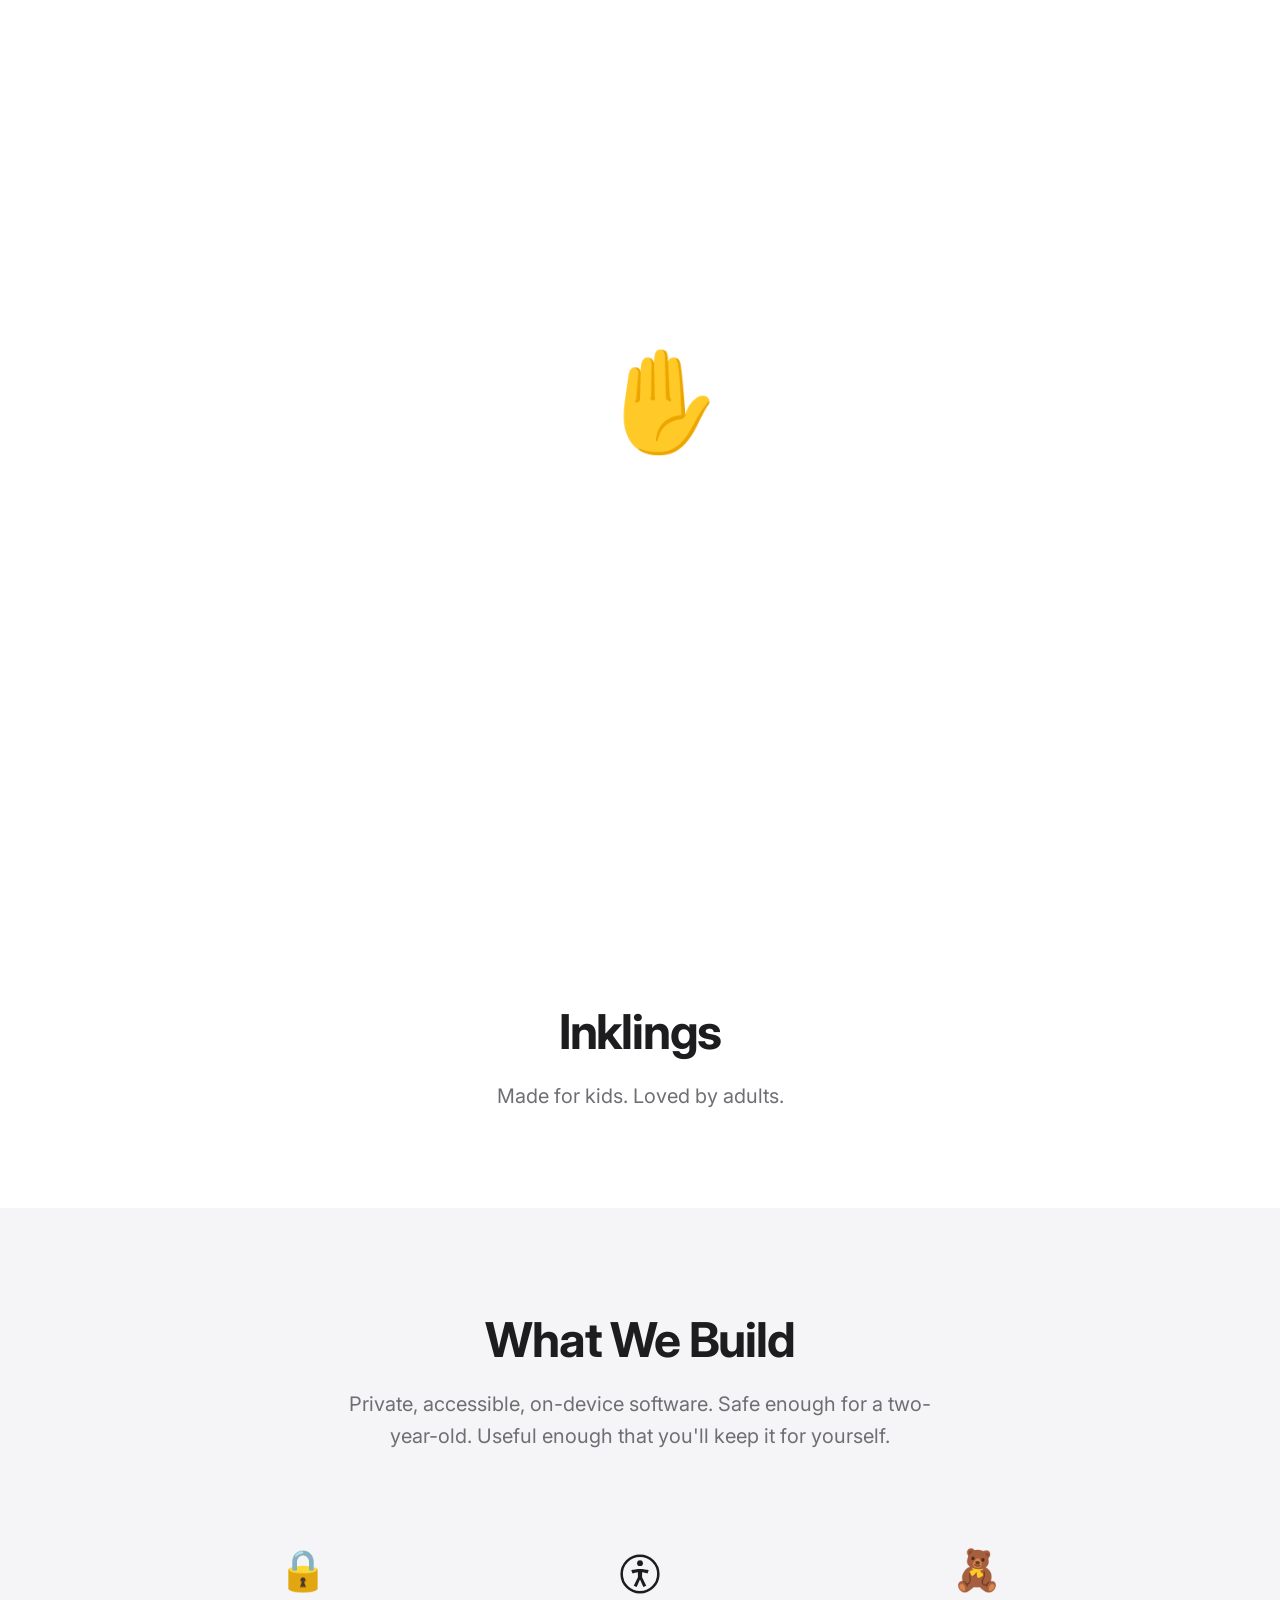
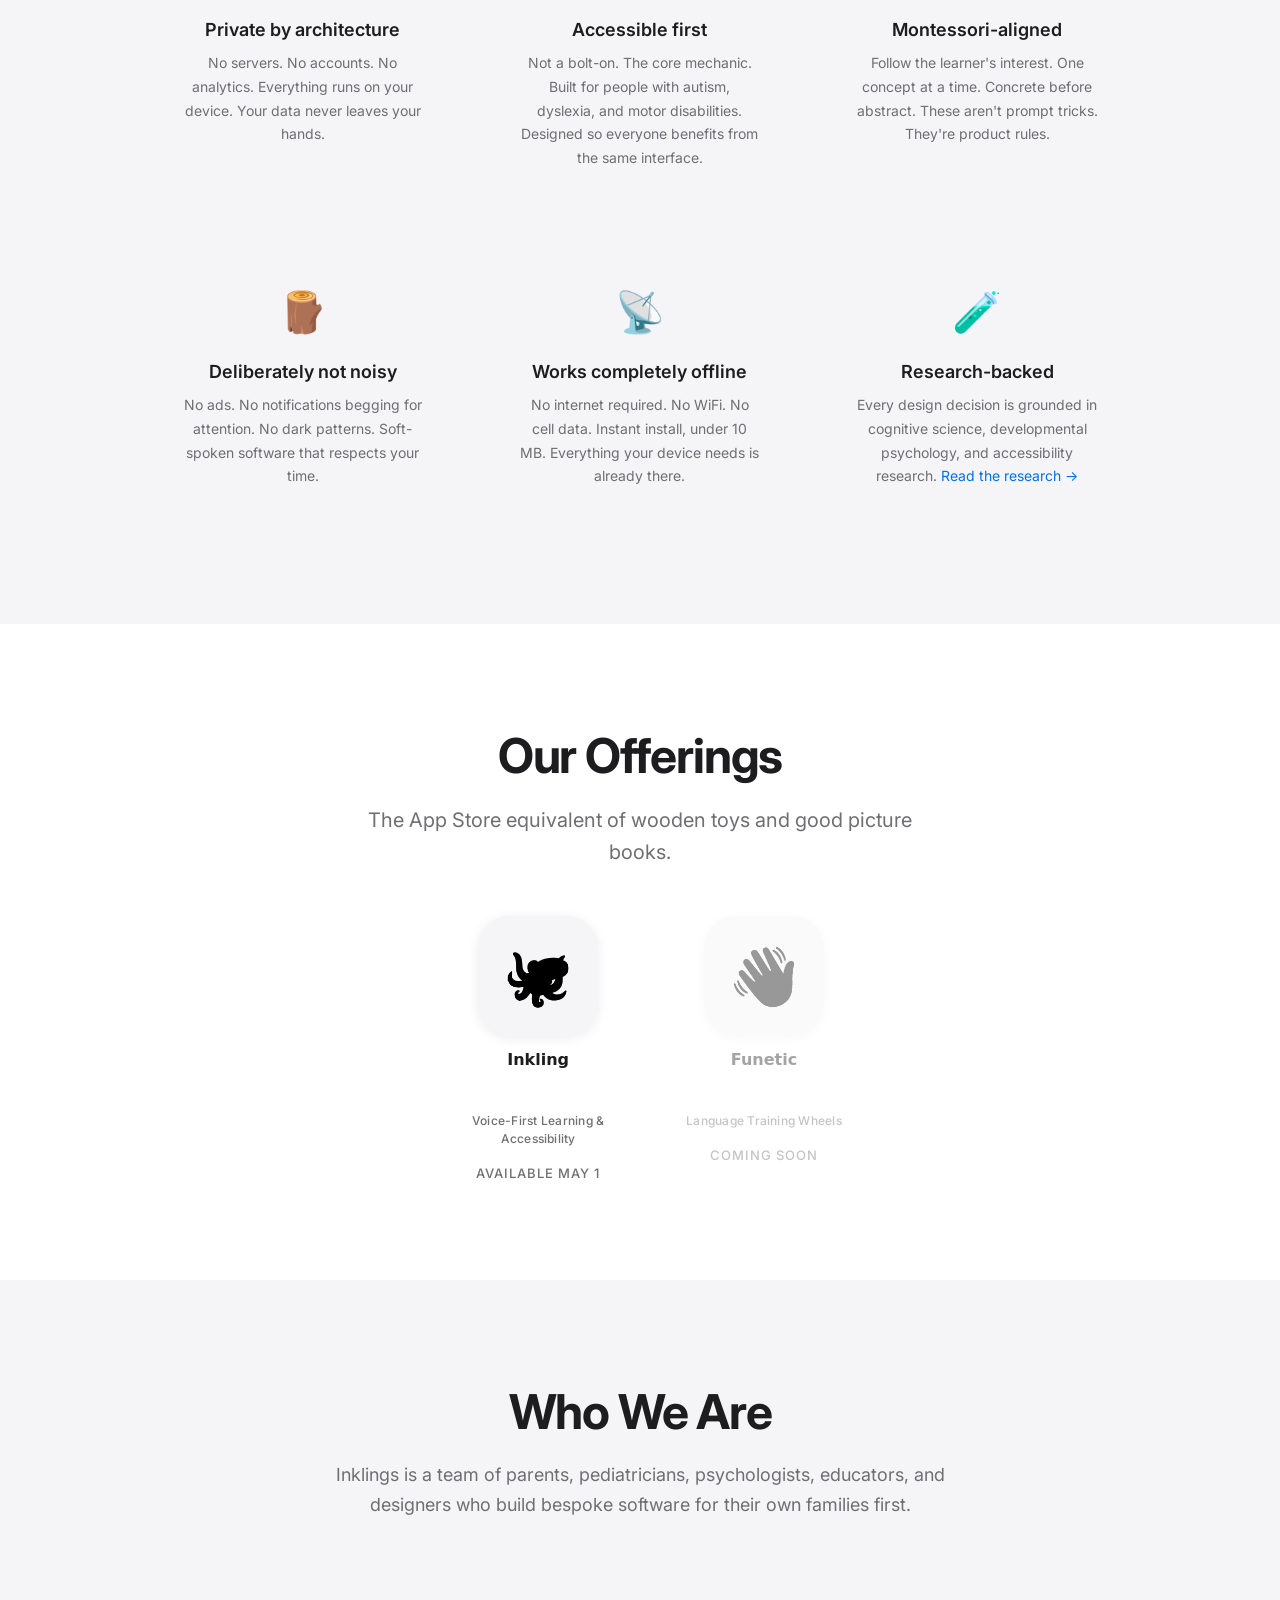
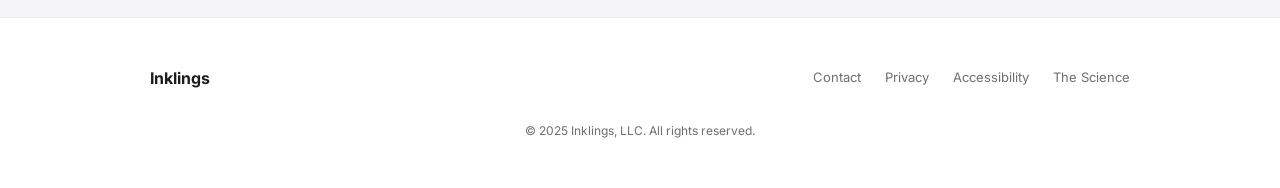
==== index.html @ 76571603 "Inklings site + Inkling app page Company landing at root with iOS-style product cards, monochrome em" ====
<!DOCTYPE html>
<html lang="en">
<head>
  <meta charset="UTF-8">
  <meta name="viewport" content="width=device-width, initial-scale=1.0">
  <title>Inklings</title>
  <link rel="icon" href="data:image/svg+xml,<svg xmlns='http://www.w3.org/2000/svg' viewBox='0 0 100 100'><text y='.9em' font-size='90'>✋</text></svg>">
  <meta name="description" content="Made for kids. Loved by adults. Private, accessible, on-device software from Inklings.">
  <meta name="theme-color" content="#ffffff" media="(prefers-color-scheme: light)">
  <meta name="theme-color" content="#000000" media="(prefers-color-scheme: dark)">
  <meta property="og:title" content="Inklings">
  <meta property="og:description" content="Made for kids. Loved by adults. Private, accessible, on-device software from Inklings.">
  <meta property="og:type" content="website">
  <meta property="og:url" content="https://inkling.ink">
  <meta property="og:site_name" content="Inklings">
  <meta name="twitter:card" content="summary">
  <meta name="twitter:title" content="Inklings">
  <meta name="twitter:description" content="Made for kids. Loved by adults. Private, accessible, on-device software from Inklings.">
  <link rel="preconnect" href="https://fonts.googleapis.com">
  <link rel="preconnect" href="https://fonts.gstatic.com" crossorigin>
  <link href="https://fonts.googleapis.com/css2?family=Inter:wght@300;400;500;600;700&display=swap" rel="stylesheet">
  <style>
    *, *::before, *::after {
      margin: 0;
      padding: 0;
      box-sizing: border-box;
    }

    :root {
      --font: 'Inter', -apple-system, BlinkMacSystemFont, 'Segoe UI', system-ui, sans-serif;
      --font-rounded: ui-rounded, 'SF Pro Rounded', -apple-system, BlinkMacSystemFont, system-ui, sans-serif;
      --color-text: #1d1d1f;
      --color-text-secondary: #6e6e73;
      --color-bg: #ffffff;
      --color-bg-light: #f5f5f7;
      --color-accent: #0071e3;
      --color-accent-hover: #0077ed;
      --color-border: #d2d2d7;
      --max-width: 980px;
    }

    html {
      scroll-behavior: smooth;
      -webkit-text-size-adjust: 100%;
      font: -apple-system-body;
      font-family: var(--font);
    }

    body {
      font-family: var(--font);
      color: var(--color-text);
      background: var(--color-bg);
      line-height: 1.5;
      -webkit-font-smoothing: antialiased;
      -moz-osx-font-smoothing: grayscale;
    }

    a {
      color: inherit;
      text-decoration: none;
    }

    /* ===== Hero ===== */

    .hero {
      min-height: 100vh;
      min-height: 100dvh;
      display: flex;
      align-items: center;
      justify-content: center;
      text-align: center;
      padding: 4rem 1.5rem;
    }

    .hero-inner {
      max-width: 720px;
      display: flex;
      flex-direction: column;
      align-items: center;
    }

    /* ----- Wave Hello ----- */

    .wave-hello {
      display: flex;
      flex-direction: column;
      align-items: center;
      gap: 2rem;
      user-select: none;
      margin-bottom: 3rem;
    }

    .wave-hand {
      font-size: clamp(4rem, 12vw, 6rem);
      line-height: 1;
      transform-origin: 50% 90%;
      translate: 0.25em 0;
      animation: wave-cycle 45s ease-in-out infinite;
    }

    .wave-hand::after {
      content: '';
      display: inline-block;
    }

    /* Smooth, gentle wave — ✋ sits tilted at -30deg, waves arc from there */
    @keyframes wave-cycle {
      /* Wave 1 — gentle double */
      0%      { transform: rotate(-30deg); }
      1%      { transform: rotate(-50deg); }
      2.2%    { transform: rotate(-30deg); }
      3.2%    { transform: rotate(-44deg); }
      4.2%    { transform: rotate(-30deg); }

      11.1%   { transform: rotate(-30deg); }

      /* Wave 2 — single soft nod */
      11.11%  { transform: rotate(-30deg); }
      12.2%   { transform: rotate(-46deg); }
      13.3%   { transform: rotate(-30deg); }

      22.21%  { transform: rotate(-30deg); }

      /* Wave 3 — slow, wide double */
      22.22%  { transform: rotate(-30deg); }
      23.5%   { transform: rotate(-52deg); }
      24.8%   { transform: rotate(-34deg); }
      25.8%   { transform: rotate(-46deg); }
      27%     { transform: rotate(-30deg); }

      33.32%  { transform: rotate(-30deg); }

      /* Wave 4 — single elegant */
      33.33%  { transform: rotate(-30deg); }
      34.5%   { transform: rotate(-48deg); }
      35.7%   { transform: rotate(-30deg); }

      44.43%  { transform: rotate(-30deg); }

      /* Wave 5 — gentle triple */
      44.44%  { transform: rotate(-30deg); }
      45.2%   { transform: rotate(-48deg); }
      46%     { transform: rotate(-34deg); }
      46.6%   { transform: rotate(-44deg); }
      47.2%   { transform: rotate(-32deg); }
      47.8%   { transform: rotate(-38deg); }
      48.5%   { transform: rotate(-30deg); }

      55.55%  { transform: rotate(-30deg); }

      /* Wave 6 — slow, wide single */
      55.56%  { transform: rotate(-30deg); }
      57%     { transform: rotate(-54deg); }
      58.5%   { transform: rotate(-30deg); }

      66.66%  { transform: rotate(-30deg); }

      /* Wave 7 — quick little flick */
      66.67%  { transform: rotate(-30deg); }
      67.5%   { transform: rotate(-42deg); }
      68.2%   { transform: rotate(-30deg); }

      77.77%  { transform: rotate(-30deg); }

      /* Wave 8 — double, warm */
      77.78%  { transform: rotate(-30deg); }
      78.8%   { transform: rotate(-50deg); }
      79.8%   { transform: rotate(-34deg); }
      80.6%   { transform: rotate(-44deg); }
      81.5%   { transform: rotate(-30deg); }

      88.88%  { transform: rotate(-30deg); }

      /* Wave 9 — gentle farewell */
      88.89%  { transform: rotate(-30deg); }
      89.8%   { transform: rotate(-46deg); }
      90.6%   { transform: rotate(-32deg); }
      91.4%   { transform: rotate(-40deg); }
      92.2%   { transform: rotate(-30deg); }

      100%    { transform: rotate(-30deg); }
    }

    .wave-greetings {
      position: relative;
      min-height: 1.3em;
      display: flex;
      align-items: center;
      justify-content: center;
      min-width: 5ch;
    }

    .wave-greeting {
      position: absolute;
      white-space: nowrap;
      font-family: var(--font-rounded);
      font-size: clamp(2rem, 6vw, 3.5rem);
      font-weight: 700;
      letter-spacing: -0.02em;
      color: var(--color-text);
      opacity: 0;
      transform: translateY(0.35em);
      animation: greeting-show 45s ease infinite;
      animation-delay: calc(-45s + var(--i) * 5s);
    }

    @keyframes greeting-show {
      0%      { opacity: 0; transform: translateY(0.35em); }
      1.5%    { opacity: 1; transform: translateY(0); }
      9.5%    { opacity: 1; transform: translateY(0); }
      11%     { opacity: 0; transform: translateY(-0.2em); }
      11.11%  { opacity: 0; transform: translateY(0.35em); }
      100%    { opacity: 0; transform: translateY(0.35em); }
    }

    /* ----- Hero Text ----- */

    .hero-name {
      font-size: clamp(3rem, 8vw, 5rem);
      font-weight: 700;
      letter-spacing: -0.04em;
      line-height: 1.05;
      margin-bottom: 1rem;
    }

    .hero-tagline {
      font-size: clamp(1.125rem, 2.5vw, 1.5rem);
      font-weight: 400;
      color: var(--color-text-secondary);
      line-height: 1.5;
    }

    /* ===== Section ===== */

    .section {
      padding: 6rem 1.5rem;
    }

    .section-inner {
      max-width: var(--max-width);
      margin: 0 auto;
    }

    .section-title {
      font-size: clamp(1.75rem, 5vw, 3rem);
      font-weight: 700;
      letter-spacing: -0.025em;
      text-align: center;
      margin-bottom: 0.75rem;
    }

    .section-subtitle {
      font-size: clamp(1rem, 2vw, 1.25rem);
      color: var(--color-text-secondary);
      text-align: center;
      max-width: 600px;
      margin: 0 auto 3rem;
      line-height: 1.6;
    }

    .section-light {
      background: var(--color-bg-light);
    }

    .section-dark {
      background: #1d1d1f;
      color: #f5f5f7;
    }

    .section-dark .section-subtitle {
      color: #a1a1a6;
    }

    /* ===== Values ===== */

    .values-grid {
      display: grid;
      grid-template-columns: repeat(auto-fit, minmax(280px, 1fr));
      gap: 2rem;
    }

    .value-card {
      text-align: center;
      padding: 2.5rem 2rem;
    }

    .value-icon {
      font-size: 2.5rem;
      display: block;
      margin-bottom: 1rem;
    }

    .value-card h3 {
      font-size: 1.125rem;
      font-weight: 600;
      margin-bottom: 0.5rem;
    }

    .value-card p {
      font-size: 0.875rem;
      color: var(--color-text-secondary);
      line-height: 1.7;
    }

    /* ===== Quote ===== */

    .quote {
      font-size: clamp(1.25rem, 3vw, 1.75rem);
      font-weight: 500;
      text-align: center;
      max-width: 700px;
      margin: 0 auto;
      line-height: 1.5;
      letter-spacing: -0.01em;
      color: #f5f5f7;
    }

    .quote-link {
      display: block;
      text-align: center;
      margin-top: 1.5rem;
      font-size: 0.9375rem;
    }

    .quote-link a {
      color: #2997ff;
      transition: color 0.2s ease;
    }

    .quote-link a:hover {
      color: #64b5f6;
    }

    /* ===== Products ===== */

    .products-grid {
      display: flex;
      justify-content: center;
      gap: 3rem;
      flex-wrap: wrap;
    }

    .product-card {
      display: flex;
      flex-direction: column;
      align-items: center;
      text-align: center;
      max-width: 200px;
      transition: transform 0.3s ease;
    }

    .product-card:hover {
      transform: translateY(-2px);
    }

    .product-icon {
      width: 120px;
      height: 120px;
      border-radius: 26.5%;
      background: var(--color-bg-light);
      display: flex;
      align-items: center;
      justify-content: center;
      font-size: 3.5rem;
      margin-bottom: 0.75rem;
      box-shadow: 0 2px 12px rgba(0, 0, 0, 0.08);
    }

    .product-card h3 {
      font-family: var(--font-rounded);
      font-size: 1rem;
      font-weight: 600;
      margin-bottom: 2.5rem;
    }

    .product-icon-mono {
      filter: brightness(0);
    }

    .product-card .product-type {
      font-size: 0.75rem;
      font-weight: 500;
      color: var(--color-text-secondary);
      letter-spacing: 0.02em;
      margin-bottom: 0.5rem;
    }

    .product-card p {
      font-size: 0.8125rem;
      color: var(--color-text-secondary);
      line-height: 1.5;
    }

    .product-coming-soon {
      font-size: 0.6875rem;
      font-weight: 500;
      text-transform: uppercase;
      letter-spacing: 0.08em;
      color: var(--color-text-secondary);
      margin-top: 0.5rem;
    }

    .product-card.dimmed {
      opacity: 0.4;
    }

    .product-card.dimmed:hover {
      opacity: 0.55;
    }

    /* ===== About ===== */

    .about-text {
      max-width: 640px;
      margin: 0 auto;
      text-align: center;
    }

    .about-text p {
      font-size: clamp(1rem, 2vw, 1.125rem);
      color: var(--color-text-secondary);
      line-height: 1.7;
      margin-bottom: 1rem;
    }

    .about-text p:last-child {
      margin-bottom: 0;
    }

    .inline-link {
      color: var(--color-accent);
      transition: color 0.2s ease;
    }

    .inline-link:hover {
      color: var(--color-accent-hover);
    }

    /* ===== Footer ===== */

    .footer {
      border-top: 1px solid rgba(0, 0, 0, 0.08);
      padding: 3rem 1.5rem;
    }

    .footer-inner {
      max-width: var(--max-width);
      margin: 0 auto;
      display: flex;
      flex-wrap: wrap;
      align-items: center;
      justify-content: space-between;
      gap: 1rem;
    }

    .footer-logo {
      font-size: 1rem;
      font-weight: 700;
    }

    .footer-links {
      display: flex;
      gap: 1.5rem;
    }

    .footer-link {
      font-size: 0.8125rem;
      color: var(--color-text-secondary);
      transition: color 0.2s ease;
    }

    .footer-link:hover {
      color: var(--color-accent);
    }

    .footer-copy {
      width: 100%;
      font-size: 0.75rem;
      color: var(--color-text-secondary);
      text-align: center;
      margin-top: 1rem;
    }

    /* ===== Dark Mode ===== */

    @media (prefers-color-scheme: dark) {
      :root {
        --color-text: #f5f5f7;
        --color-text-secondary: #a1a1a6;
        --color-bg: #000000;
        --color-bg-light: #1c1c1e;
        --color-accent: #2997ff;
        --color-accent-hover: #64b5f6;
        --color-border: #38383a;
      }

      .section-dark {
        background: #000000;
      }

      .section-light {
        background: #1c1c1e;
      }

      .product-icon {
        box-shadow: 0 2px 12px rgba(0, 0, 0, 0.3);
      }

      .product-icon-mono {
        filter: brightness(0) invert(1);
      }

      .footer {
        border-top-color: rgba(255, 255, 255, 0.08);
      }
    }

    /* ===== Responsive ===== */

    @media (max-width: 768px) {
      .values-grid {
        grid-template-columns: 1fr;
      }

      .products-grid {
        grid-template-columns: 1fr;
      }

      .footer-inner {
        flex-direction: column;
        text-align: center;
      }
    }

    /* ===== Accessibility: Reduce Motion ===== */

    @media (prefers-reduced-motion: reduce) {
      *, *::before, *::after {
        animation-duration: 0.01ms !important;
        animation-iteration-count: 1 !important;
        transition-duration: 0.01ms !important;
      }

      html {
        scroll-behavior: auto;
      }

      .wave-greeting:not([style*="--i:0"]) {
        display: none;
      }

      .wave-greeting[style*="--i:0"] {
        opacity: 1;
        transform: none;
        position: static;
      }
    }
  </style>
</head>
<body>

  <!-- Hero -->
  <section class="hero">
    <div class="hero-inner">
      <div class="wave-hello" aria-label="Waving hand greeting in many languages">
        <div class="wave-hand" aria-hidden="true">✋</div>
        <div class="wave-greetings">
          <span class="wave-greeting" style="--i:0">Hello</span>
          <span class="wave-greeting" style="--i:1">こんにちは</span>
          <span class="wave-greeting" style="--i:2">Hola</span>
          <span class="wave-greeting" style="--i:3">Bonjour</span>
          <span class="wave-greeting" style="--i:4">Hallo</span>
          <span class="wave-greeting" style="--i:5">你好</span>
          <span class="wave-greeting" style="--i:6">Olá</span>
          <span class="wave-greeting" style="--i:7">Ciao</span>
          <span class="wave-greeting" style="--i:8">안녕하세요</span>
        </div>
      </div>

    </div>
  </section>

  <!-- Name + Tagline -->
  <section class="section">
    <div class="section-inner">
      <h1 class="section-title">Inklings</h1>
      <p class="section-subtitle" style="margin-bottom:0">Made for kids. Loved by adults.</p>
    </div>
  </section>

  <!-- Values -->
  <section class="section section-light">
    <div class="section-inner">
      <h2 class="section-title">What We Build</h2>
      <p class="section-subtitle">
        Private, accessible, on-device software. Safe enough for a two-year-old.
        Useful enough that you'll keep it for yourself.
      </p>

      <div class="values-grid">
        <div class="value-card">
          <span class="value-icon" aria-hidden="true">🔒</span>
          <h3>Private by architecture</h3>
          <p>No servers. No accounts. No analytics. Everything runs on your device. Your data never leaves your hands.</p>
        </div>
        <div class="value-card">
          <span class="value-icon" aria-hidden="true"><svg style="width:1em;height:1em;vertical-align:middle;" viewBox="0 0 24 24"><circle cx="12" cy="12" r="11" fill="none" stroke="currentColor" stroke-width="1.5"/><circle cx="12" cy="5.5" r="1.75" fill="currentColor"/><path fill="currentColor" d="M12 9c-3 0-5.25.75-5.25.75l.75 2s1.75-.6 3.25-.75v3l-2.5 5 1.75.85L12 15.25l2 4.6 1.75-.85-2.5-5v-3c1.5.15 3.25.75 3.25.75l.75-2S15 9 12 9z"/></svg></span>
          <h3>Accessible first</h3>
          <p>Not a bolt-on. The core mechanic. Built for people with autism, dyslexia, and motor disabilities. Designed so everyone benefits from the same interface.</p>
        </div>
        <div class="value-card">
          <span class="value-icon" aria-hidden="true">🧸</span>
          <h3>Montessori-aligned</h3>
          <p>Follow the learner's interest. One concept at a time. Concrete before abstract. These aren't prompt tricks. They're product rules.</p>
        </div>
        <div class="value-card">
          <span class="value-icon" aria-hidden="true">🪵</span>
          <h3>Deliberately not noisy</h3>
          <p>No ads. No notifications begging for attention. No dark patterns. Soft-spoken software that respects your time.</p>
        </div>
        <div class="value-card">
          <span class="value-icon" aria-hidden="true">📡</span>
          <h3>Works completely offline</h3>
          <p>No internet required. No WiFi. No cell data. Instant install, under 10 MB. Everything your device needs is already there.</p>
        </div>
        <div class="value-card">
          <span class="value-icon" aria-hidden="true">🧪</span>
          <h3>Research-backed</h3>
          <p>Every design decision is grounded in cognitive science, developmental psychology, and accessibility research. <a href="/science/" class="inline-link">Read the research&nbsp;&rarr;</a></p>
        </div>
      </div>
    </div>
  </section>

  <!-- Products -->
  <section class="section">
    <div class="section-inner">
      <h2 class="section-title">Our Offerings</h2>
      <p class="section-subtitle">
        The App Store equivalent of wooden toys and good picture books.
      </p>

      <div class="products-grid">
        <a href="/inkling/" class="product-card" title="A safe, voice-driven tool for looking things up, learning, and exploring. Stories, weather, math, drawing, and more.">
          <div class="product-icon" aria-hidden="true"><span class="product-icon-mono">🐙</span></div>
          <h3>Inkling</h3>
          <p class="product-type">Voice-First Learning &amp; Accessibility</p>
          <p class="product-coming-soon">Available May 1</p>
        </a>
        <a href="https://f.app" class="product-card dimmed" title="Kids learn a first language. Adults learn a new one.">
          <div class="product-icon" aria-hidden="true"><span class="product-icon-mono">👋</span></div>
          <h3>Funetic</h3>
          <p class="product-type">Language Training Wheels</p>
          <p class="product-coming-soon">Coming Soon</p>
        </a>
      </div>
    </div>
  </section>

  <!-- About -->
  <section class="section section-light">
    <div class="section-inner">
      <h2 class="section-title">Who We Are</h2>
      <div class="about-text">
        <p>
          Inklings is a team of parents, pediatricians, psychologists, educators, and designers
          who build bespoke software for their own families first.
        </p>
      </div>
    </div>
  </section>

  <!-- Footer -->
  <footer class="footer">
    <div class="footer-inner">
      <span class="footer-logo">Inklings</span>
      <div class="footer-links">
        <a href="mailto:ottoreply@inkling.ink" class="footer-link">Contact</a>
        <a href="/privacy/" class="footer-link">Privacy</a>
        <a href="/accessibility/" class="footer-link">Accessibility</a>
        <a href="/science/" class="footer-link">The Science</a>
      </div>
      <p class="footer-copy">&copy; 2025 Inklings, LLC. All rights reserved.</p>
    </div>
  </footer>

</body>
</html>
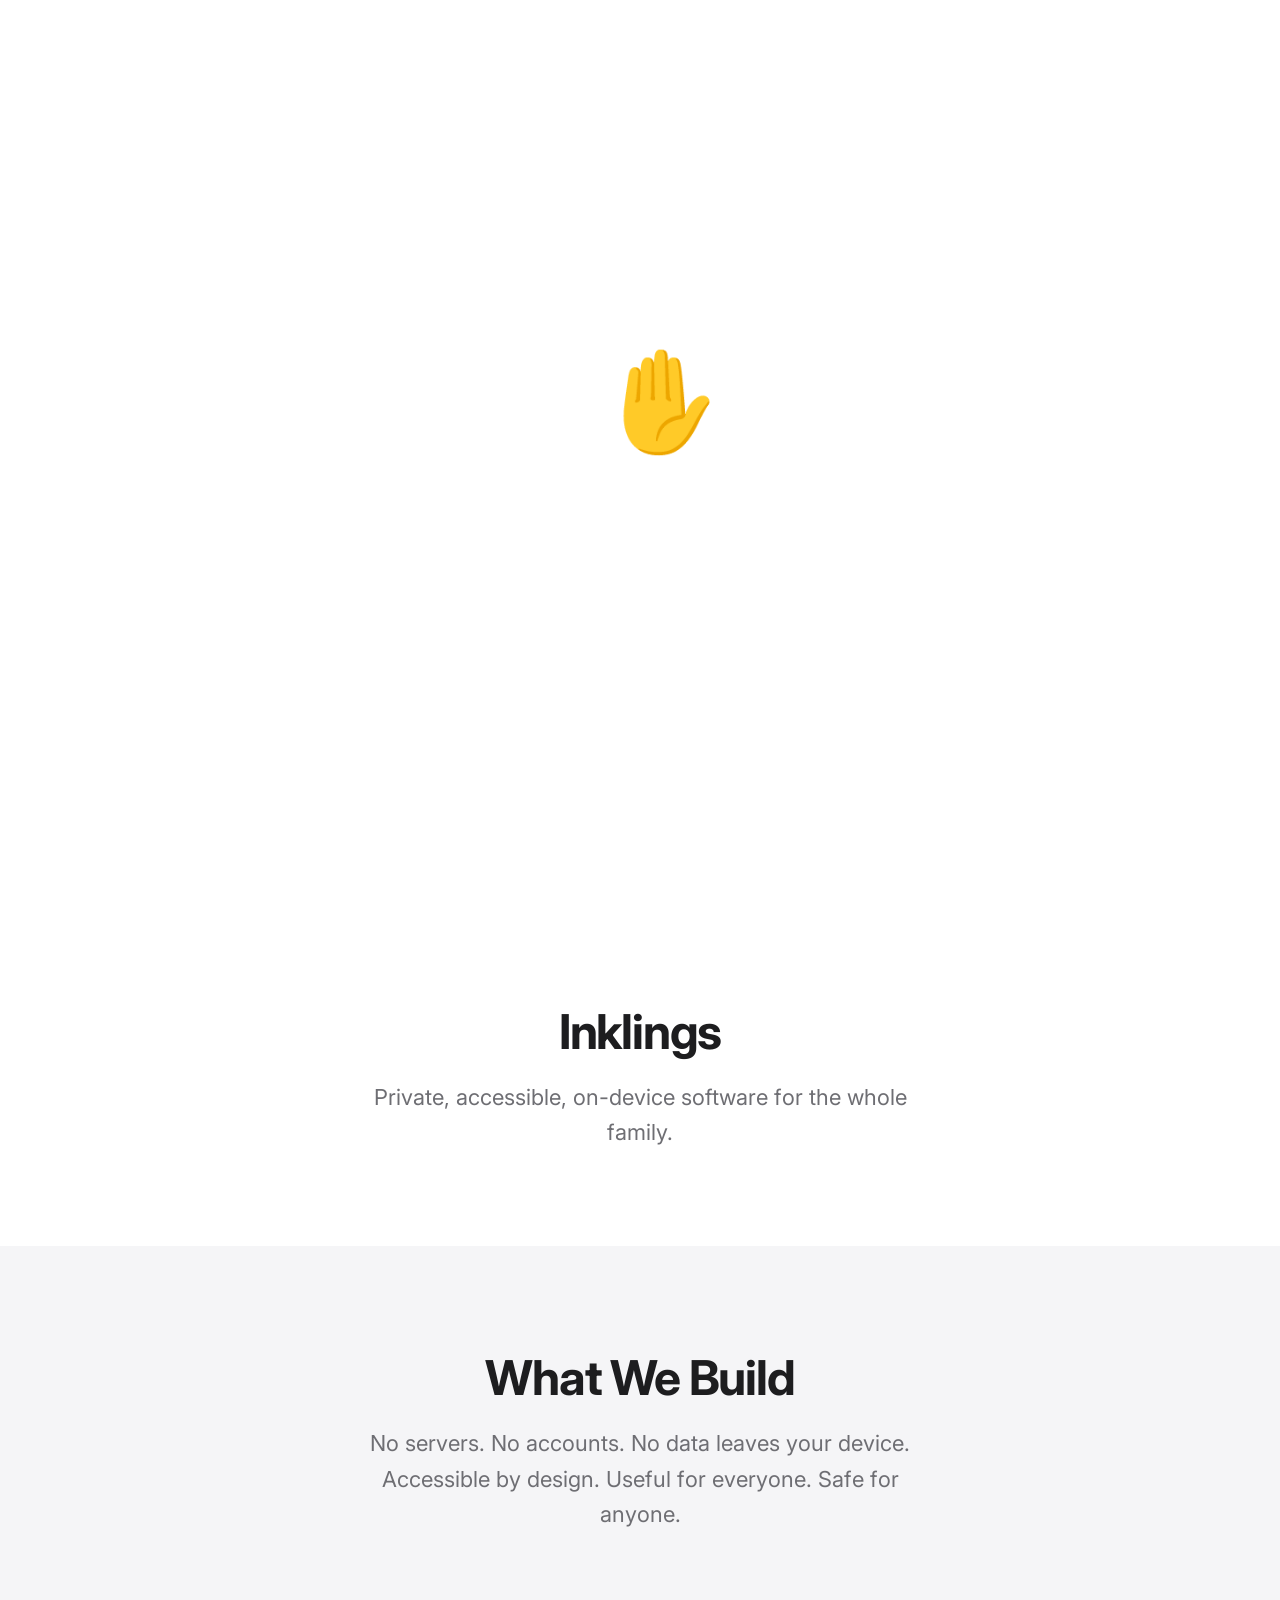
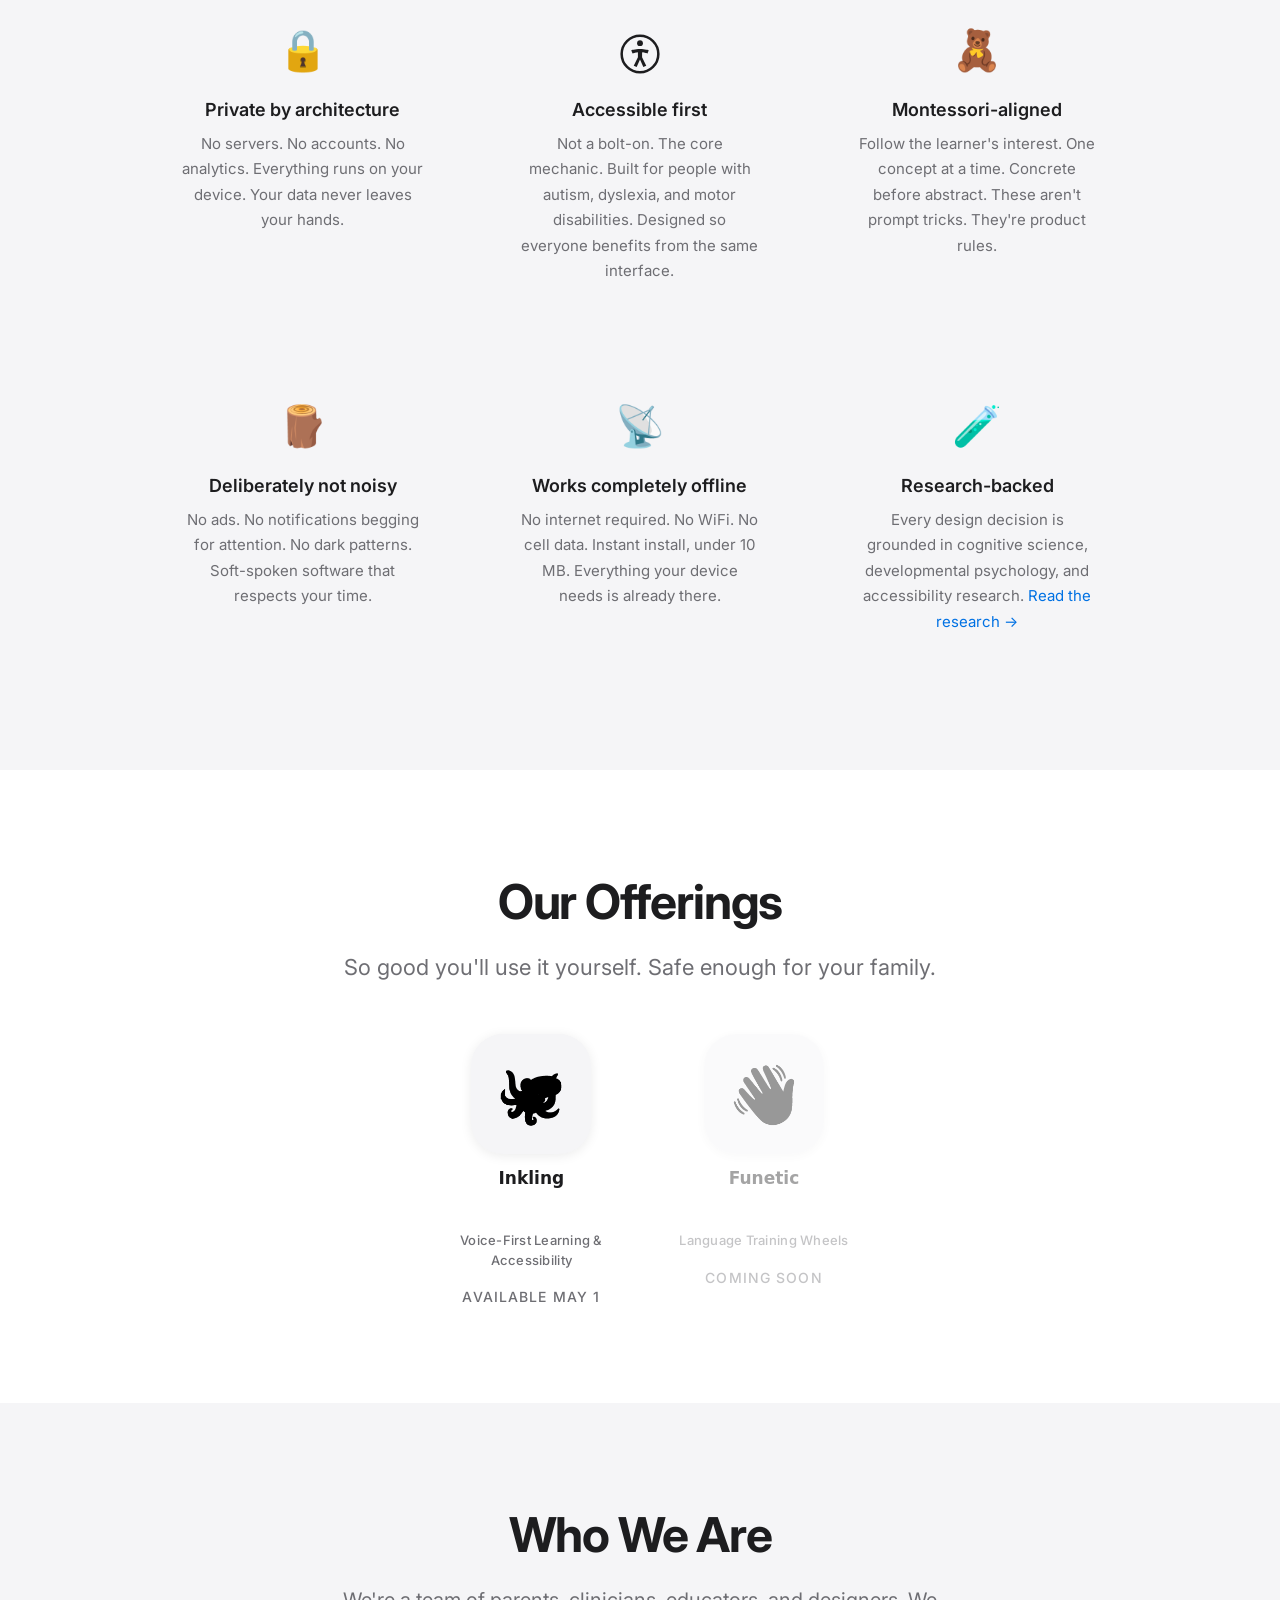
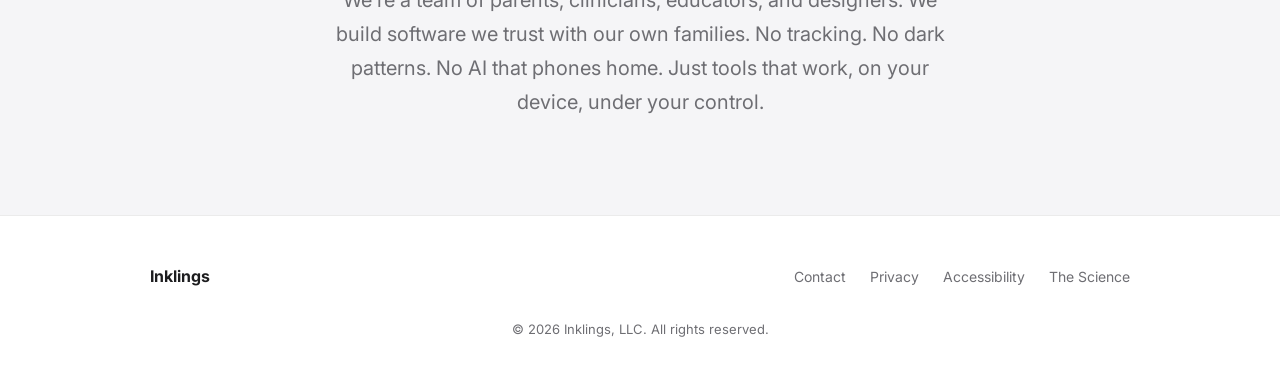
==== commit 58499cd7: "Improve accessibility, responsive design, and site positioning - Bump all small font sizes up one st" ====
--- a/index.html
+++ b/index.html
@@ -5,17 +5,17 @@
   <meta name="viewport" content="width=device-width, initial-scale=1.0">
   <title>Inklings</title>
   <link rel="icon" href="data:image/svg+xml,<svg xmlns='http://www.w3.org/2000/svg' viewBox='0 0 100 100'><text y='.9em' font-size='90'>✋</text></svg>">
-  <meta name="description" content="Made for kids. Loved by adults. Private, accessible, on-device software from Inklings.">
+  <meta name="description" content="Private, accessible, on-device AI. So good you'll use it yourself. Safe enough for your family.">
   <meta name="theme-color" content="#ffffff" media="(prefers-color-scheme: light)">
   <meta name="theme-color" content="#000000" media="(prefers-color-scheme: dark)">
   <meta property="og:title" content="Inklings">
-  <meta property="og:description" content="Made for kids. Loved by adults. Private, accessible, on-device software from Inklings.">
+  <meta property="og:description" content="Private, accessible, on-device AI. So good you'll use it yourself. Safe enough for your family.">
   <meta property="og:type" content="website">
   <meta property="og:url" content="https://inkling.ink">
   <meta property="og:site_name" content="Inklings">
   <meta name="twitter:card" content="summary">
   <meta name="twitter:title" content="Inklings">
-  <meta name="twitter:description" content="Made for kids. Loved by adults. Private, accessible, on-device software from Inklings.">
+  <meta name="twitter:description" content="Private, accessible, on-device AI. So good you'll use it yourself. Safe enough for your family.">
   <link rel="preconnect" href="https://fonts.googleapis.com">
   <link rel="preconnect" href="https://fonts.gstatic.com" crossorigin>
   <link href="https://fonts.googleapis.com/css2?family=Inter:wght@300;400;500;600;700&display=swap" rel="stylesheet">
@@ -250,7 +250,7 @@
     }
 
     .section-subtitle {
-      font-size: clamp(1rem, 2vw, 1.25rem);
+      font-size: clamp(1.0625rem, 2.5vw, 1.375rem);
       color: var(--color-text-secondary);
       text-align: center;
       max-width: 600px;
@@ -297,7 +297,7 @@
     }
 
     .value-card p {
-      font-size: 0.875rem;
+      font-size: 0.9375rem;
       color: var(--color-text-secondary);
       line-height: 1.7;
     }
@@ -319,7 +319,7 @@
       display: block;
       text-align: center;
       margin-top: 1.5rem;
-      font-size: 0.9375rem;
+      font-size: 1rem;
     }
 
     .quote-link a {
@@ -368,7 +368,7 @@
 
     .product-card h3 {
       font-family: var(--font-rounded);
-      font-size: 1rem;
+      font-size: 1.0625rem;
       font-weight: 600;
       margin-bottom: 2.5rem;
     }
@@ -378,7 +378,7 @@
     }
 
     .product-card .product-type {
-      font-size: 0.75rem;
+      font-size: 0.8125rem;
       font-weight: 500;
       color: var(--color-text-secondary);
       letter-spacing: 0.02em;
@@ -386,13 +386,13 @@
     }
 
     .product-card p {
-      font-size: 0.8125rem;
+      font-size: 0.875rem;
       color: var(--color-text-secondary);
       line-height: 1.5;
     }
 
     .product-coming-soon {
-      font-size: 0.6875rem;
+      font-size: 0.75rem;
       font-weight: 500;
       text-transform: uppercase;
       letter-spacing: 0.08em;
@@ -417,7 +417,7 @@
     }
 
     .about-text p {
-      font-size: clamp(1rem, 2vw, 1.125rem);
+      font-size: clamp(1.0625rem, 2.5vw, 1.25rem);
       color: var(--color-text-secondary);
       line-height: 1.7;
       margin-bottom: 1rem;
@@ -464,7 +464,7 @@
     }
 
     .footer-link {
-      font-size: 0.8125rem;
+      font-size: 0.875rem;
       color: var(--color-text-secondary);
       transition: color 0.2s ease;
     }
@@ -475,7 +475,7 @@
 
     .footer-copy {
       width: 100%;
-      font-size: 0.75rem;
+      font-size: 0.8125rem;
       color: var(--color-text-secondary);
       text-align: center;
       margin-top: 1rem;
@@ -584,7 +584,7 @@
   <section class="section">
     <div class="section-inner">
       <h1 class="section-title">Inklings</h1>
-      <p class="section-subtitle" style="margin-bottom:0">Made for kids. Loved by adults.</p>
+      <p class="section-subtitle" style="margin-bottom:0">Private, accessible, on-device software for the whole family.</p>
     </div>
   </section>
 
@@ -593,8 +593,8 @@
     <div class="section-inner">
       <h2 class="section-title">What We Build</h2>
       <p class="section-subtitle">
-        Private, accessible, on-device software. Safe enough for a two-year-old.
-        Useful enough that you'll keep it for yourself.
+        No servers. No accounts. No data leaves your device.
+        Accessible by design. Useful for everyone. Safe for anyone.
       </p>
 
       <div class="values-grid">
@@ -637,7 +637,7 @@
     <div class="section-inner">
       <h2 class="section-title">Our Offerings</h2>
       <p class="section-subtitle">
-        The App Store equivalent of wooden toys and good picture books.
+        So good you'll use it yourself. Safe enough for your family.
       </p>
 
       <div class="products-grid">
@@ -663,8 +663,9 @@
       <h2 class="section-title">Who We Are</h2>
       <div class="about-text">
         <p>
-          Inklings is a team of parents, pediatricians, psychologists, educators, and designers
-          who build bespoke software for their own families first.
+          We're a team of parents, clinicians, educators, and designers.
+          We build software we trust with our own families. No tracking. No dark patterns.
+          No AI that phones home. Just tools that work, on your device, under your control.
         </p>
       </div>
     </div>
@@ -680,7 +681,7 @@
         <a href="/accessibility/" class="footer-link">Accessibility</a>
         <a href="/science/" class="footer-link">The Science</a>
       </div>
-      <p class="footer-copy">&copy; 2025 Inklings, LLC. All rights reserved.</p>
+      <p class="footer-copy">&copy; 2026 Inklings, LLC. All rights reserved.</p>
     </div>
   </footer>
 
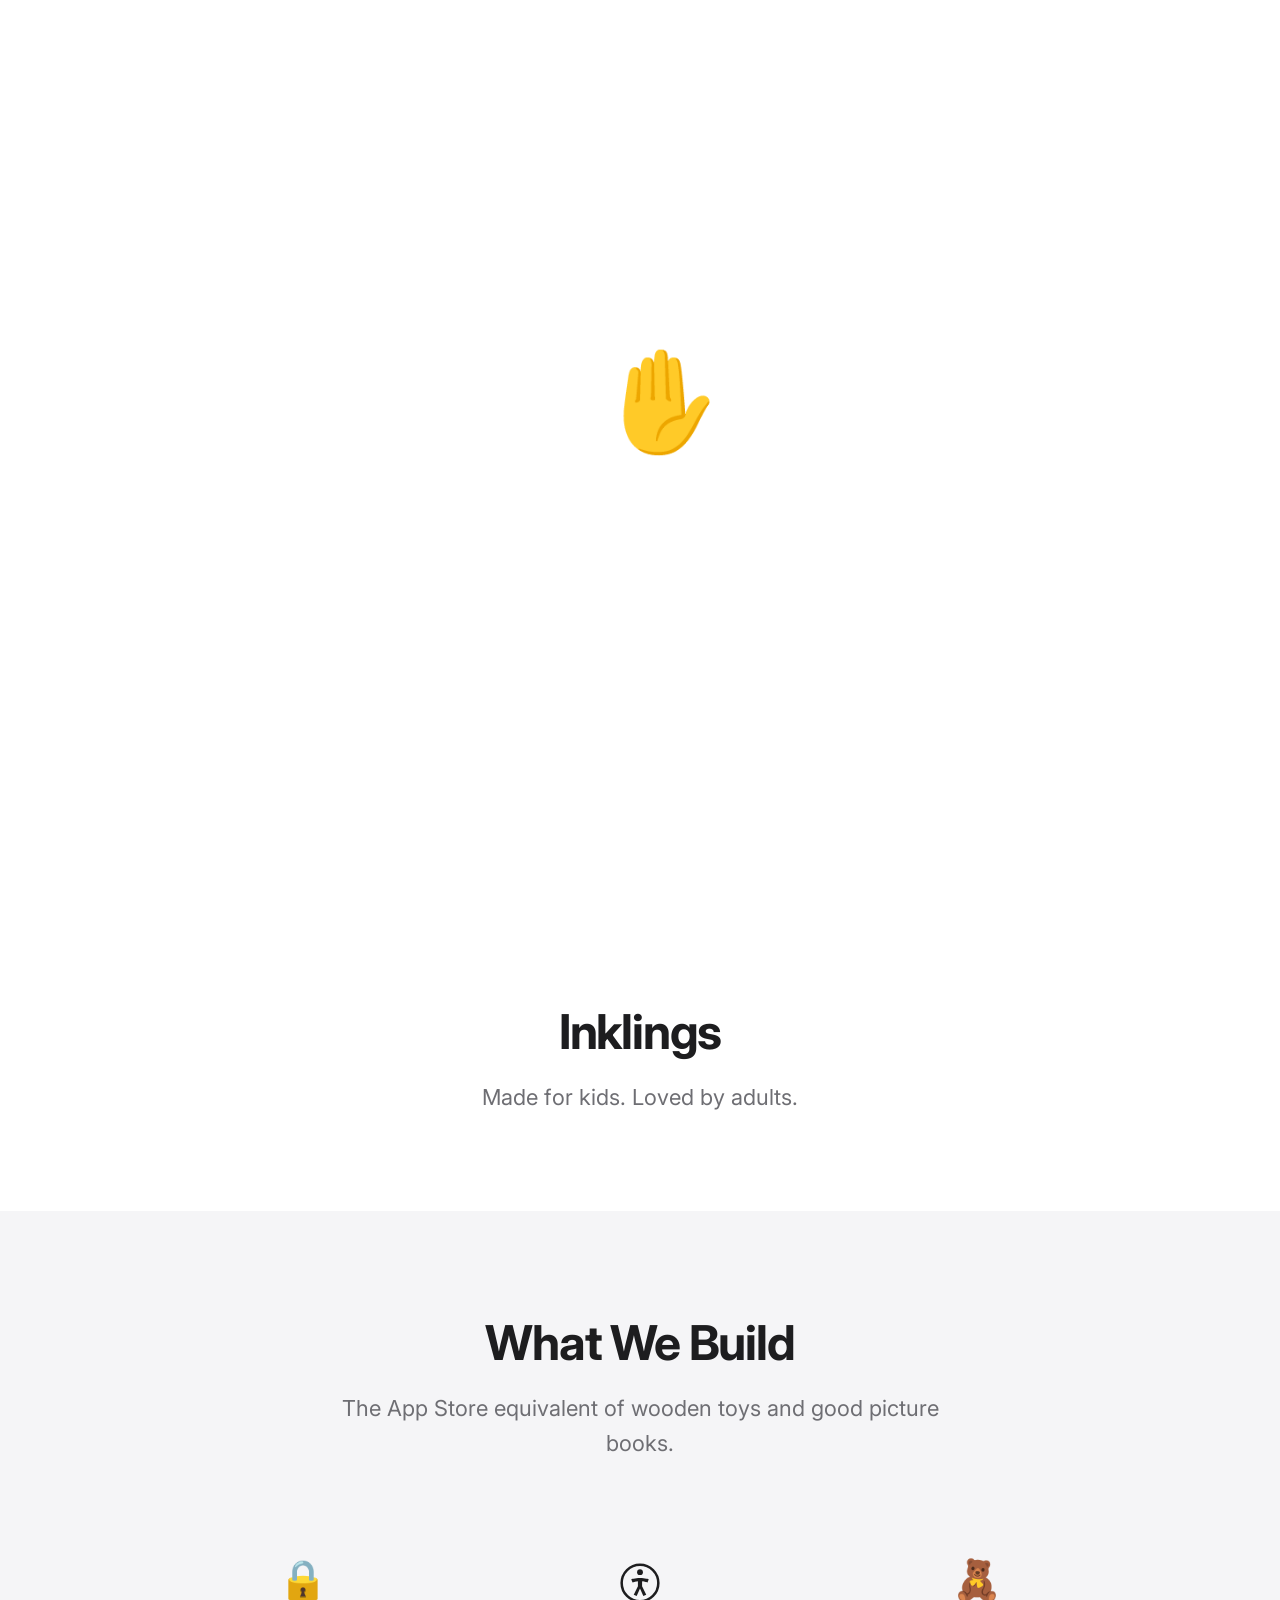
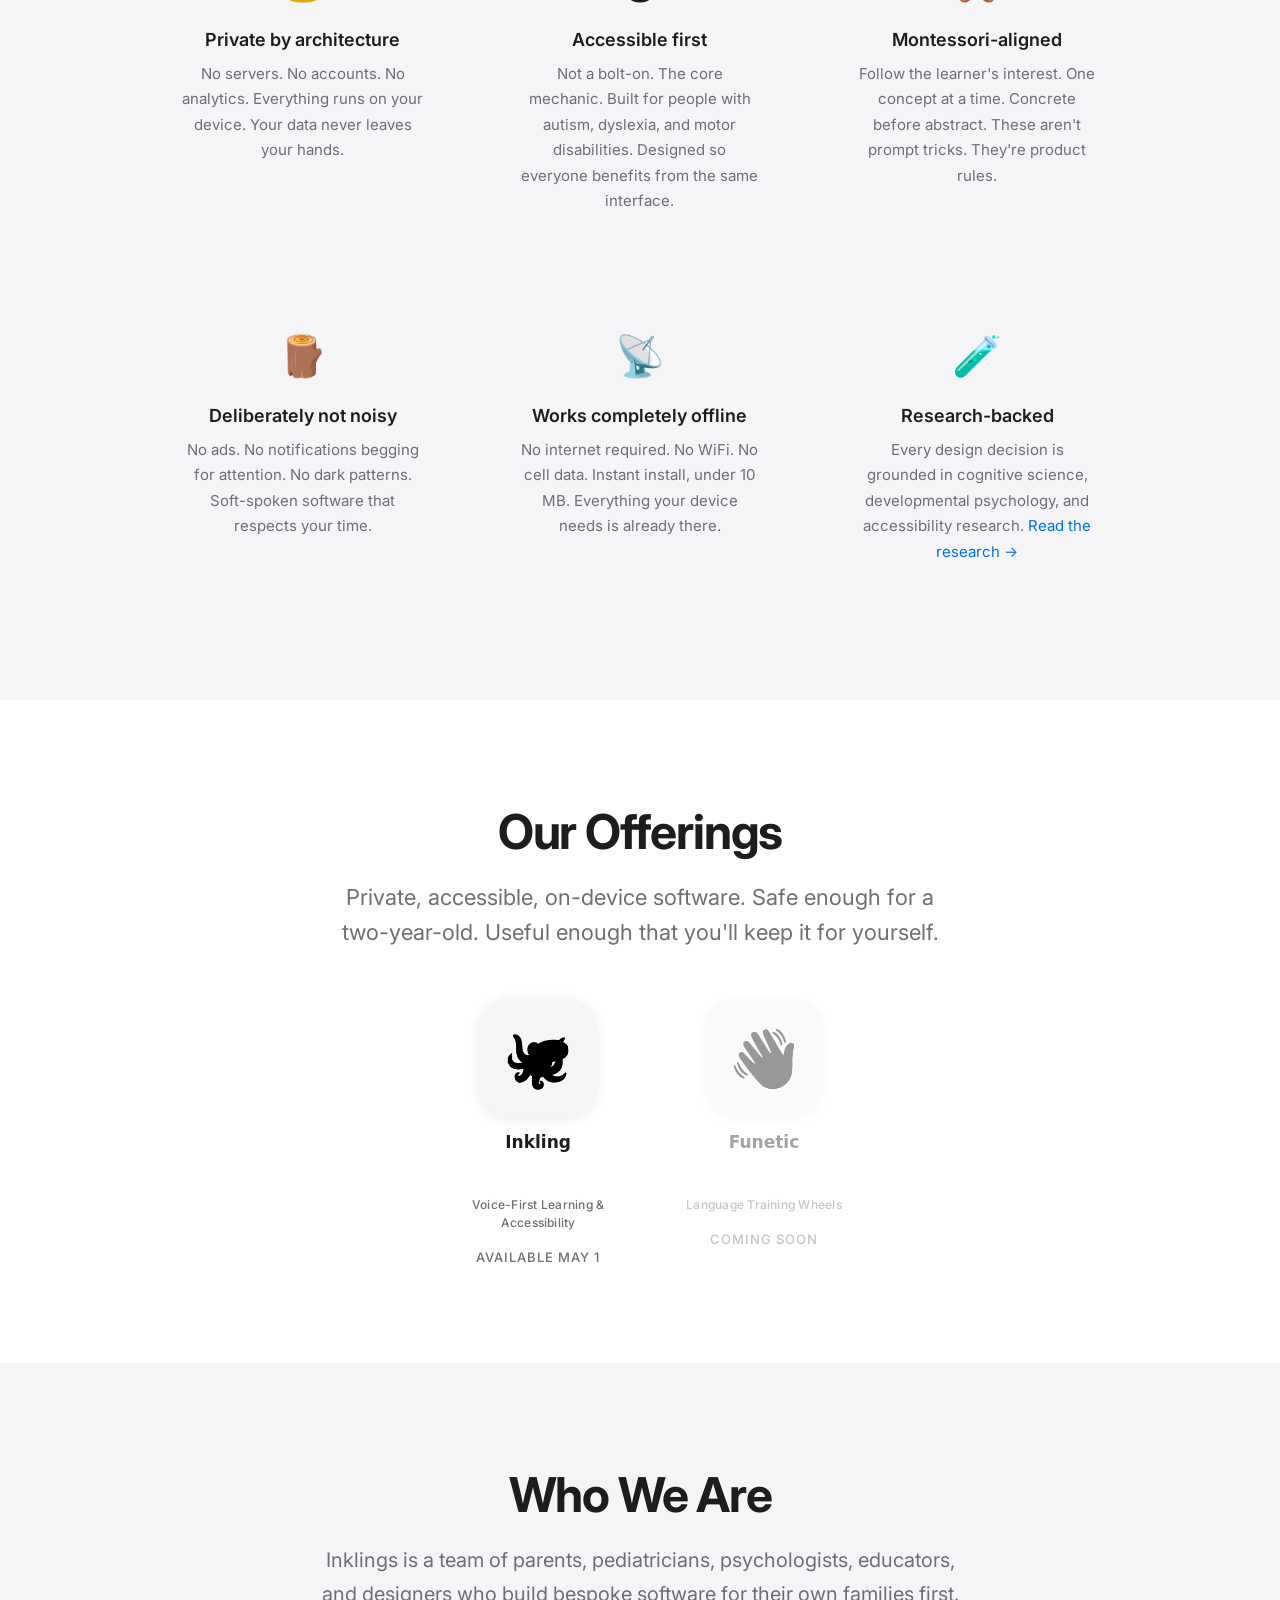
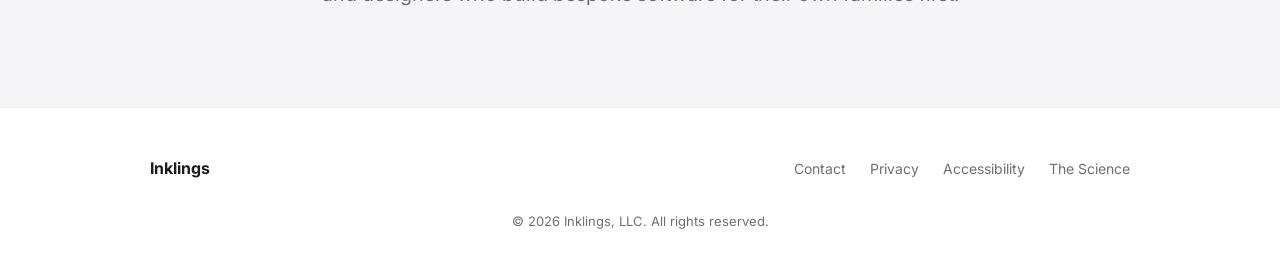
==== commit 8ed69495: "Redesign Inkling app page demo and accessibility improvements App demo (inkling/index.html): - Restr" ====
--- a/index.html
+++ b/index.html
@@ -5,17 +5,17 @@
   <meta name="viewport" content="width=device-width, initial-scale=1.0">
   <title>Inklings</title>
   <link rel="icon" href="data:image/svg+xml,<svg xmlns='http://www.w3.org/2000/svg' viewBox='0 0 100 100'><text y='.9em' font-size='90'>✋</text></svg>">
-  <meta name="description" content="Private, accessible, on-device AI. So good you'll use it yourself. Safe enough for your family.">
+  <meta name="description" content="Made for kids. Loved by adults. Private, accessible, on-device software from Inklings.">
   <meta name="theme-color" content="#ffffff" media="(prefers-color-scheme: light)">
   <meta name="theme-color" content="#000000" media="(prefers-color-scheme: dark)">
   <meta property="og:title" content="Inklings">
-  <meta property="og:description" content="Private, accessible, on-device AI. So good you'll use it yourself. Safe enough for your family.">
+  <meta property="og:description" content="Made for kids. Loved by adults. Private, accessible, on-device software from Inklings.">
   <meta property="og:type" content="website">
   <meta property="og:url" content="https://inkling.ink">
   <meta property="og:site_name" content="Inklings">
   <meta name="twitter:card" content="summary">
   <meta name="twitter:title" content="Inklings">
-  <meta name="twitter:description" content="Private, accessible, on-device AI. So good you'll use it yourself. Safe enough for your family.">
+  <meta name="twitter:description" content="Made for kids. Loved by adults. Private, accessible, on-device software from Inklings.">
   <link rel="preconnect" href="https://fonts.googleapis.com">
   <link rel="preconnect" href="https://fonts.gstatic.com" crossorigin>
   <link href="https://fonts.googleapis.com/css2?family=Inter:wght@300;400;500;600;700&display=swap" rel="stylesheet">
@@ -378,7 +378,7 @@
     }
 
     .product-card .product-type {
-      font-size: 0.8125rem;
+      font-size: 0.75rem;
       font-weight: 500;
       color: var(--color-text-secondary);
       letter-spacing: 0.02em;
@@ -386,7 +386,7 @@
     }
 
     .product-card p {
-      font-size: 0.875rem;
+      font-size: 0.8125rem;
       color: var(--color-text-secondary);
       line-height: 1.5;
     }
@@ -584,7 +584,7 @@
   <section class="section">
     <div class="section-inner">
       <h1 class="section-title">Inklings</h1>
-      <p class="section-subtitle" style="margin-bottom:0">Private, accessible, on-device software for the whole family.</p>
+      <p class="section-subtitle" style="margin-bottom:0">Made for kids. Loved by adults.</p>
     </div>
   </section>
 
@@ -593,8 +593,7 @@
     <div class="section-inner">
       <h2 class="section-title">What We Build</h2>
       <p class="section-subtitle">
-        No servers. No accounts. No data leaves your device.
-        Accessible by design. Useful for everyone. Safe for anyone.
+        The App Store equivalent of wooden toys and good picture books.
       </p>
 
       <div class="values-grid">
@@ -637,7 +636,8 @@
     <div class="section-inner">
       <h2 class="section-title">Our Offerings</h2>
       <p class="section-subtitle">
-        So good you'll use it yourself. Safe enough for your family.
+        Private, accessible, on-device software. Safe enough for a two-year-old.
+        Useful enough that you'll keep it for yourself.
       </p>
 
       <div class="products-grid">
@@ -663,9 +663,8 @@
       <h2 class="section-title">Who We Are</h2>
       <div class="about-text">
         <p>
-          We're a team of parents, clinicians, educators, and designers.
-          We build software we trust with our own families. No tracking. No dark patterns.
-          No AI that phones home. Just tools that work, on your device, under your control.
+          Inklings is a team of parents, pediatricians, psychologists, educators, and designers
+          who build bespoke software for their own families first.
         </p>
       </div>
     </div>
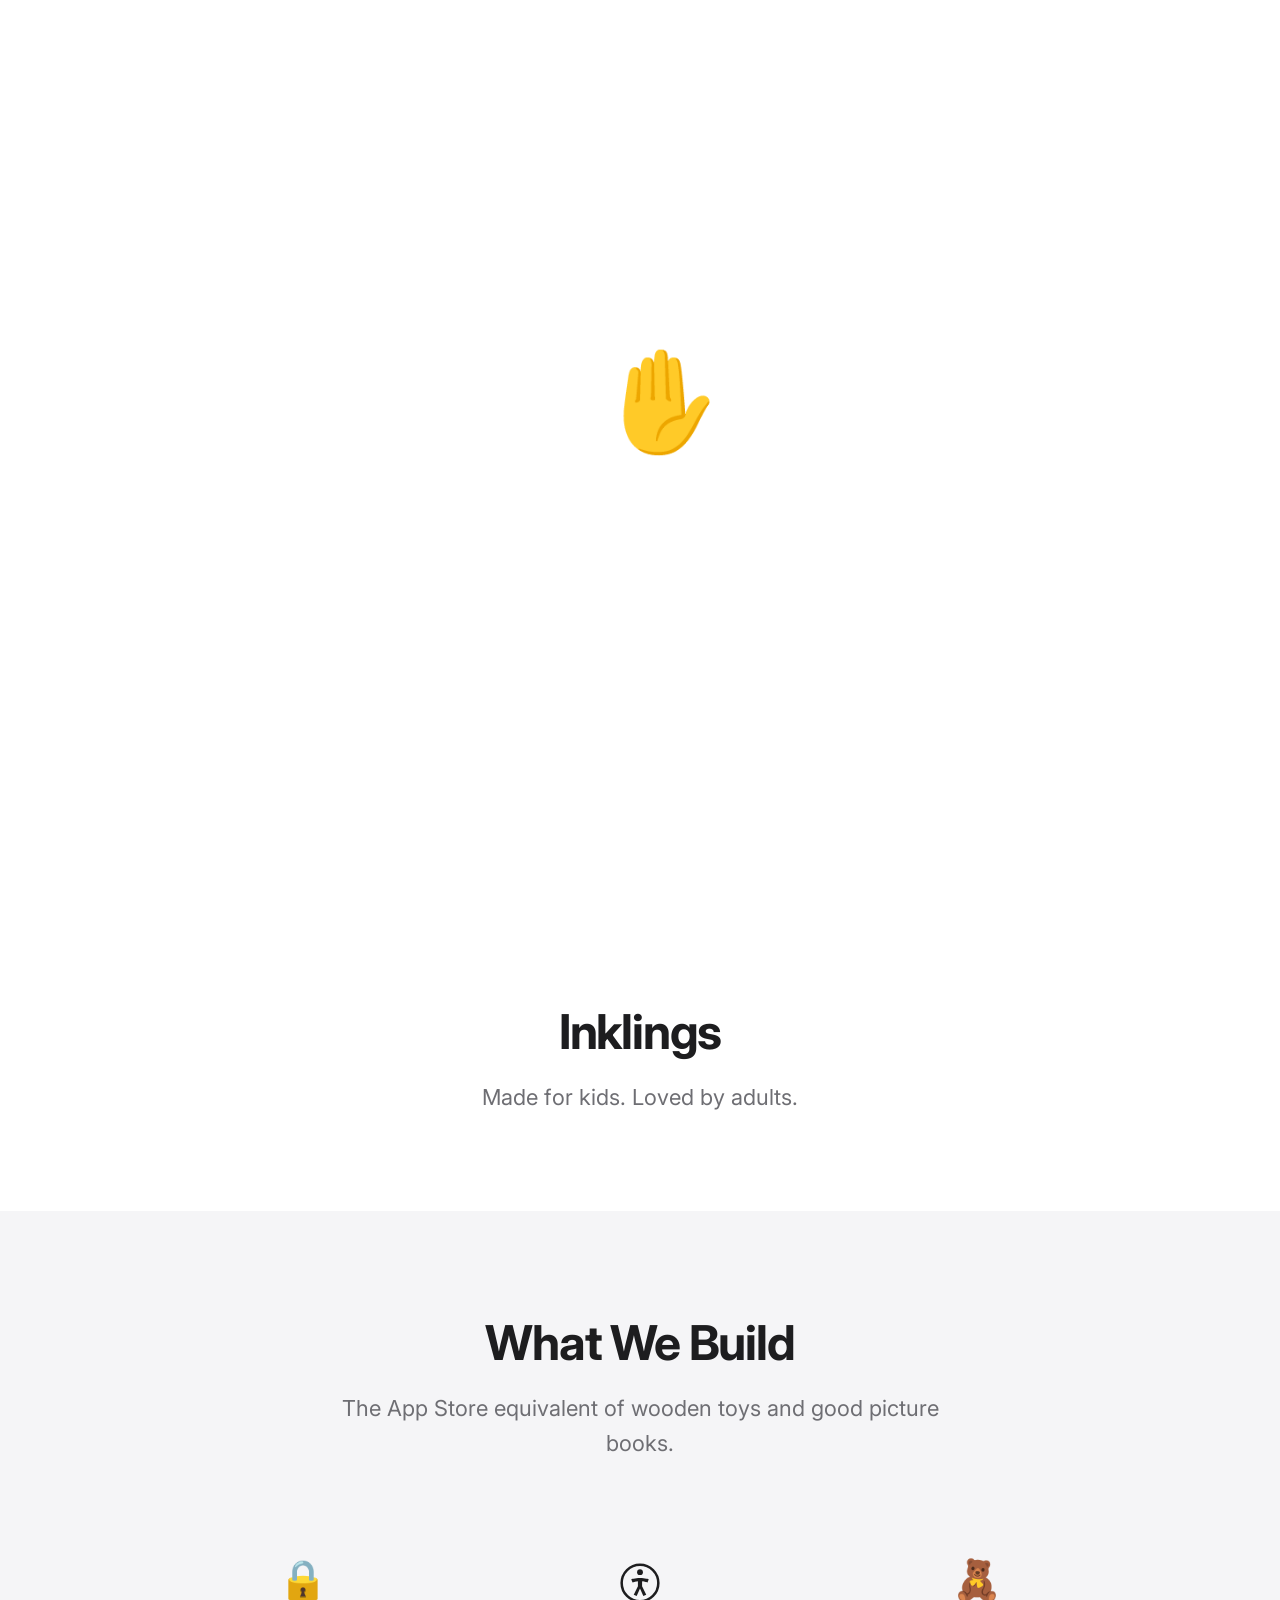
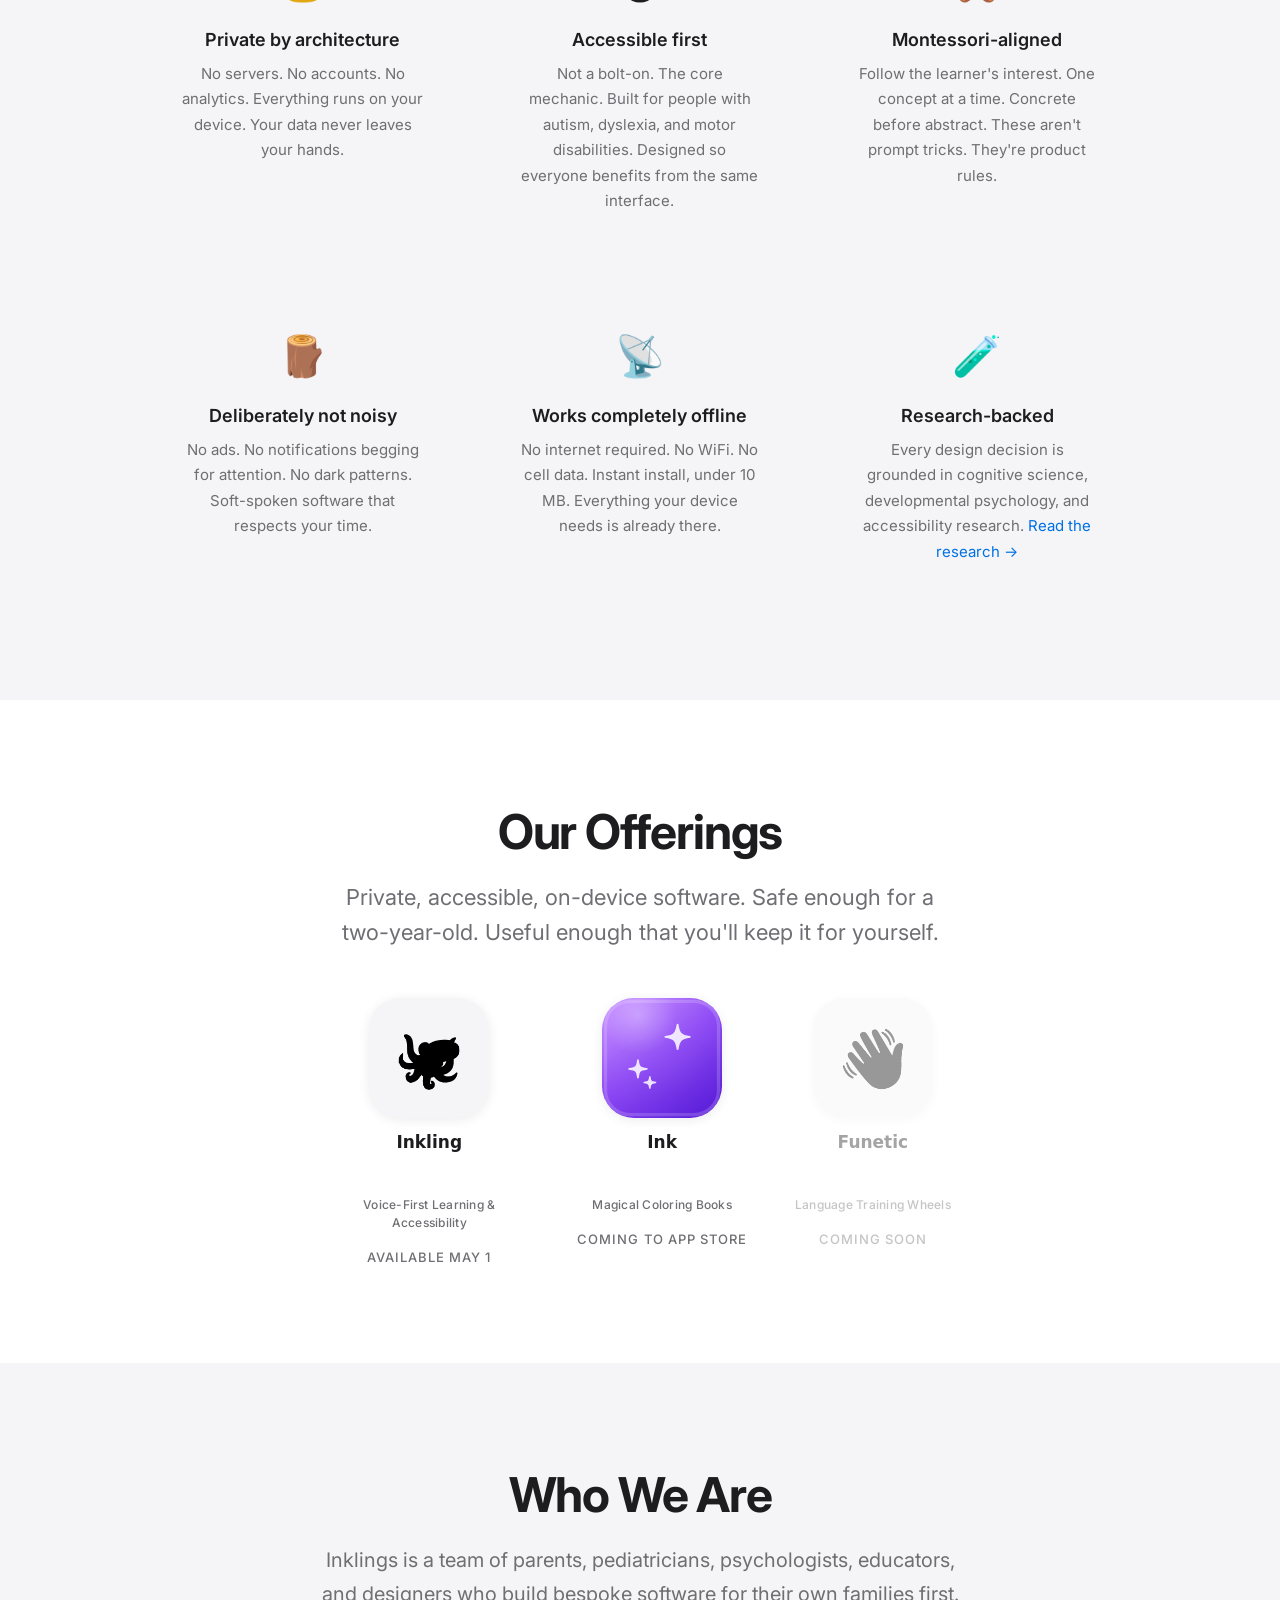
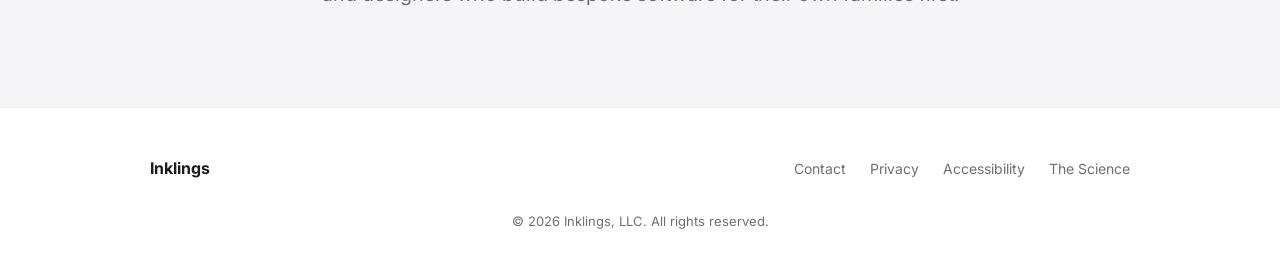
==== commit 49d46527: "Add Ink web pages" ====
--- a/index.html
+++ b/index.html
@@ -364,6 +364,13 @@
       font-size: 3.5rem;
       margin-bottom: 0.75rem;
       box-shadow: 0 2px 12px rgba(0, 0, 0, 0.08);
+    }
+
+    .product-icon img {
+      width: 100%;
+      height: 100%;
+      border-radius: 26.5%;
+      object-fit: cover;
     }
 
     .product-card h3 {
@@ -647,6 +654,12 @@
           <p class="product-type">Voice-First Learning &amp; Accessibility</p>
           <p class="product-coming-soon">Available May 1</p>
         </a>
+        <a href="/ink/" class="product-card" title="Magical coloring books for families on iPhone and iPad.">
+          <div class="product-icon" aria-hidden="true"><img src="/ink/icon.svg" alt=""></div>
+          <h3>Ink</h3>
+          <p class="product-type">Magical Coloring Books</p>
+          <p class="product-coming-soon">Coming to App Store</p>
+        </a>
         <a href="https://f.app" class="product-card dimmed" title="Kids learn a first language. Adults learn a new one.">
           <div class="product-icon" aria-hidden="true"><span class="product-icon-mono">👋</span></div>
           <h3>Funetic</h3>
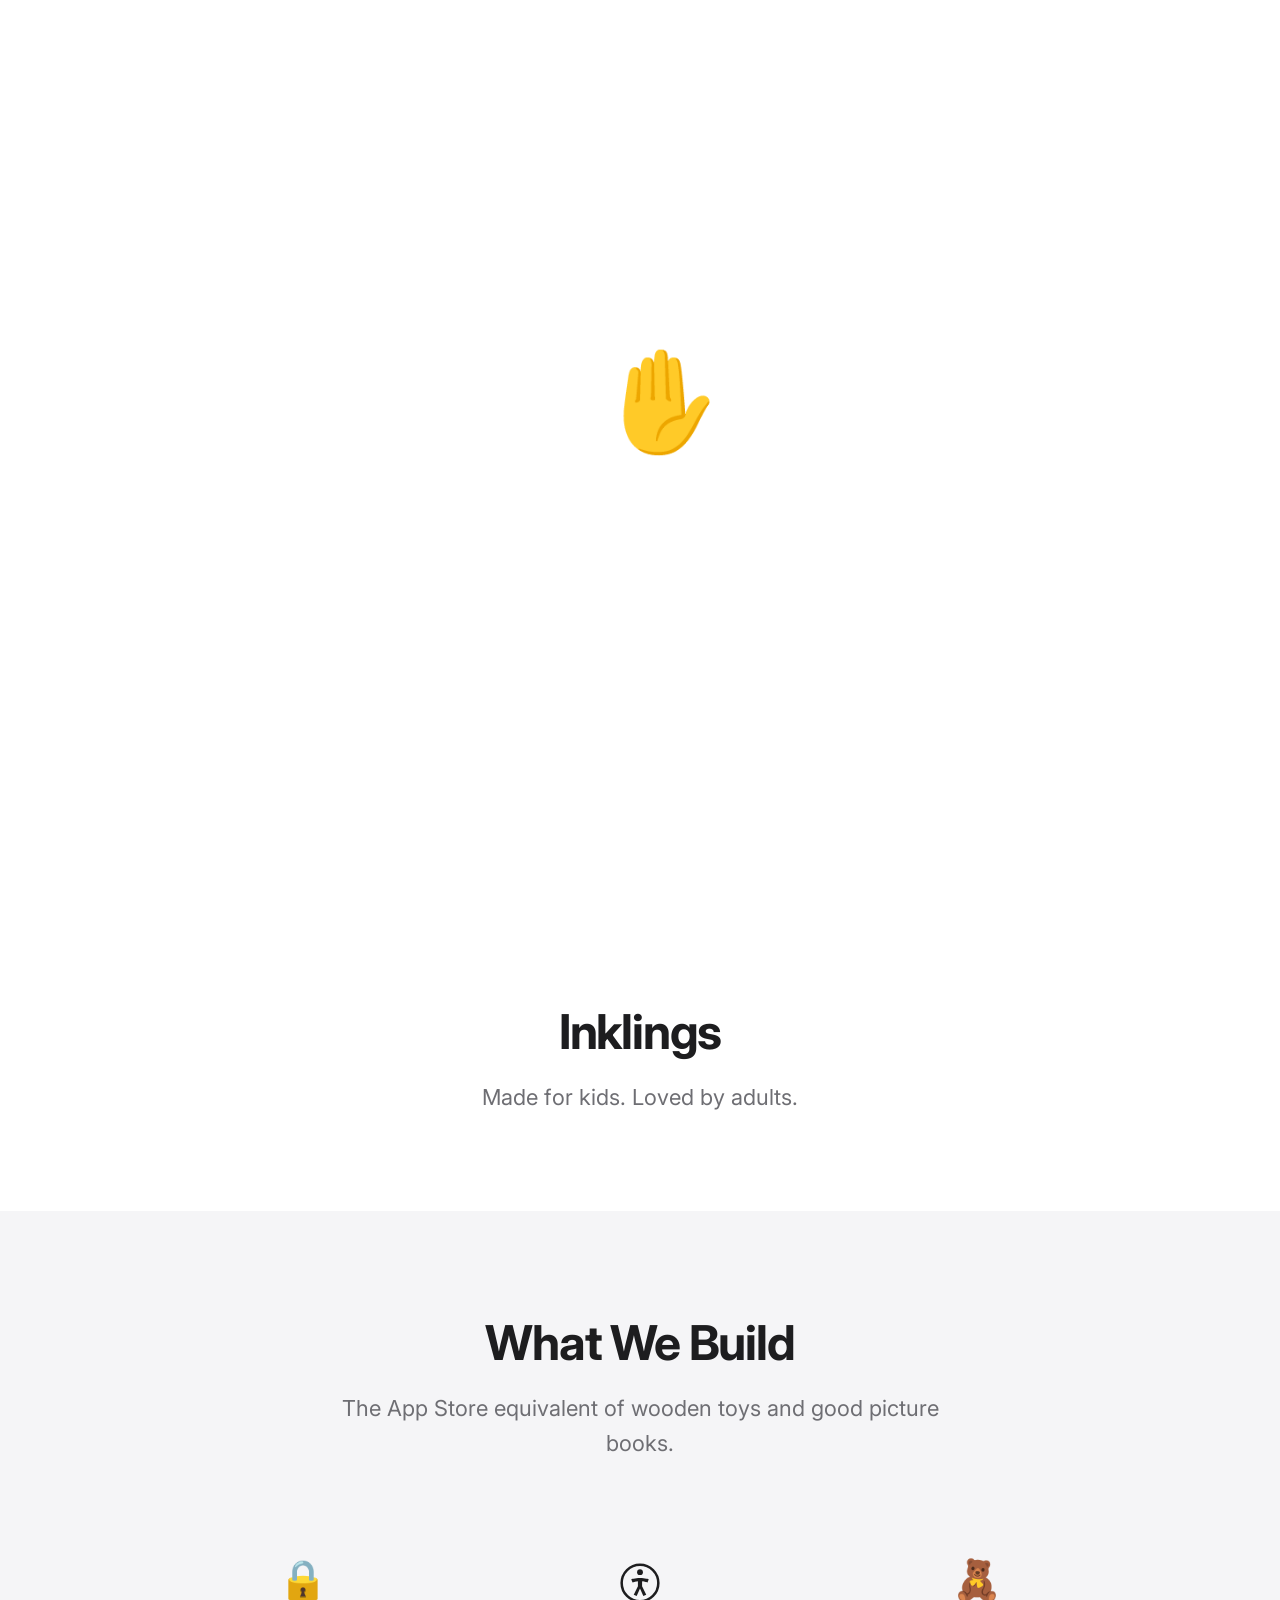
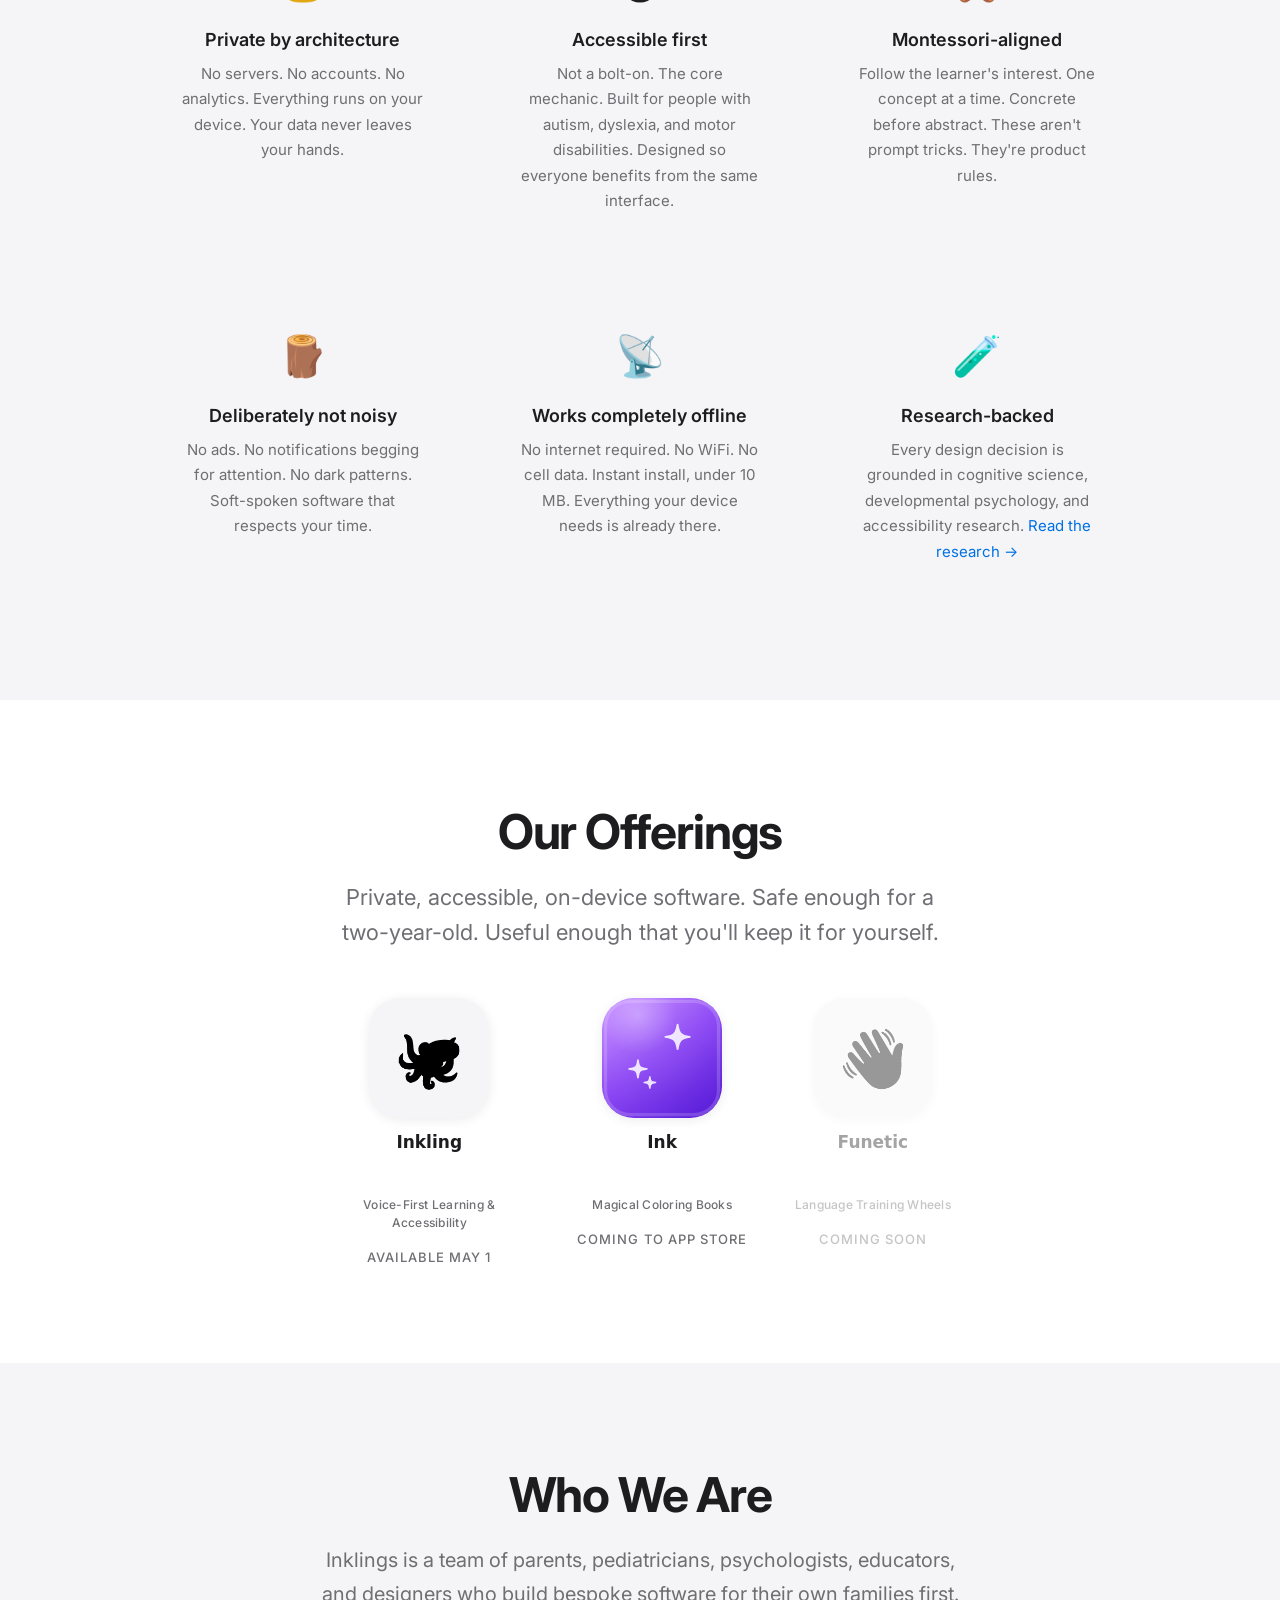
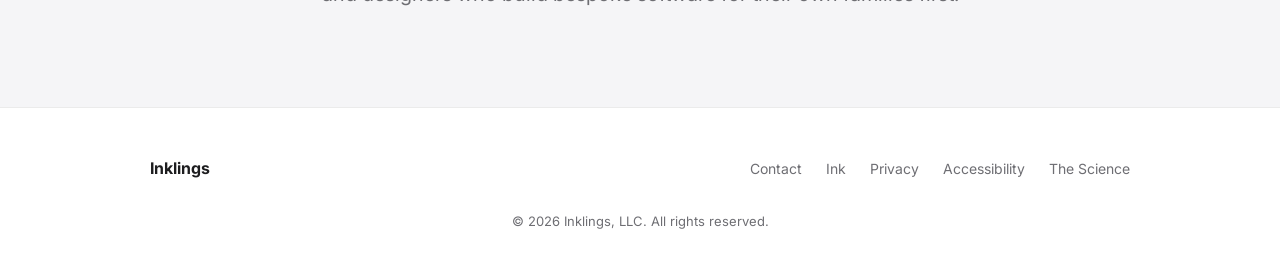
==== commit 5e3a4b3d: "Link Ink from Inklings site" ====
--- a/index.html
+++ b/index.html
@@ -689,6 +689,7 @@
       <span class="footer-logo">Inklings</span>
       <div class="footer-links">
         <a href="mailto:ottoreply@inkling.ink" class="footer-link">Contact</a>
+        <a href="/ink/" class="footer-link">Ink</a>
         <a href="/privacy/" class="footer-link">Privacy</a>
         <a href="/accessibility/" class="footer-link">Accessibility</a>
         <a href="/science/" class="footer-link">The Science</a>
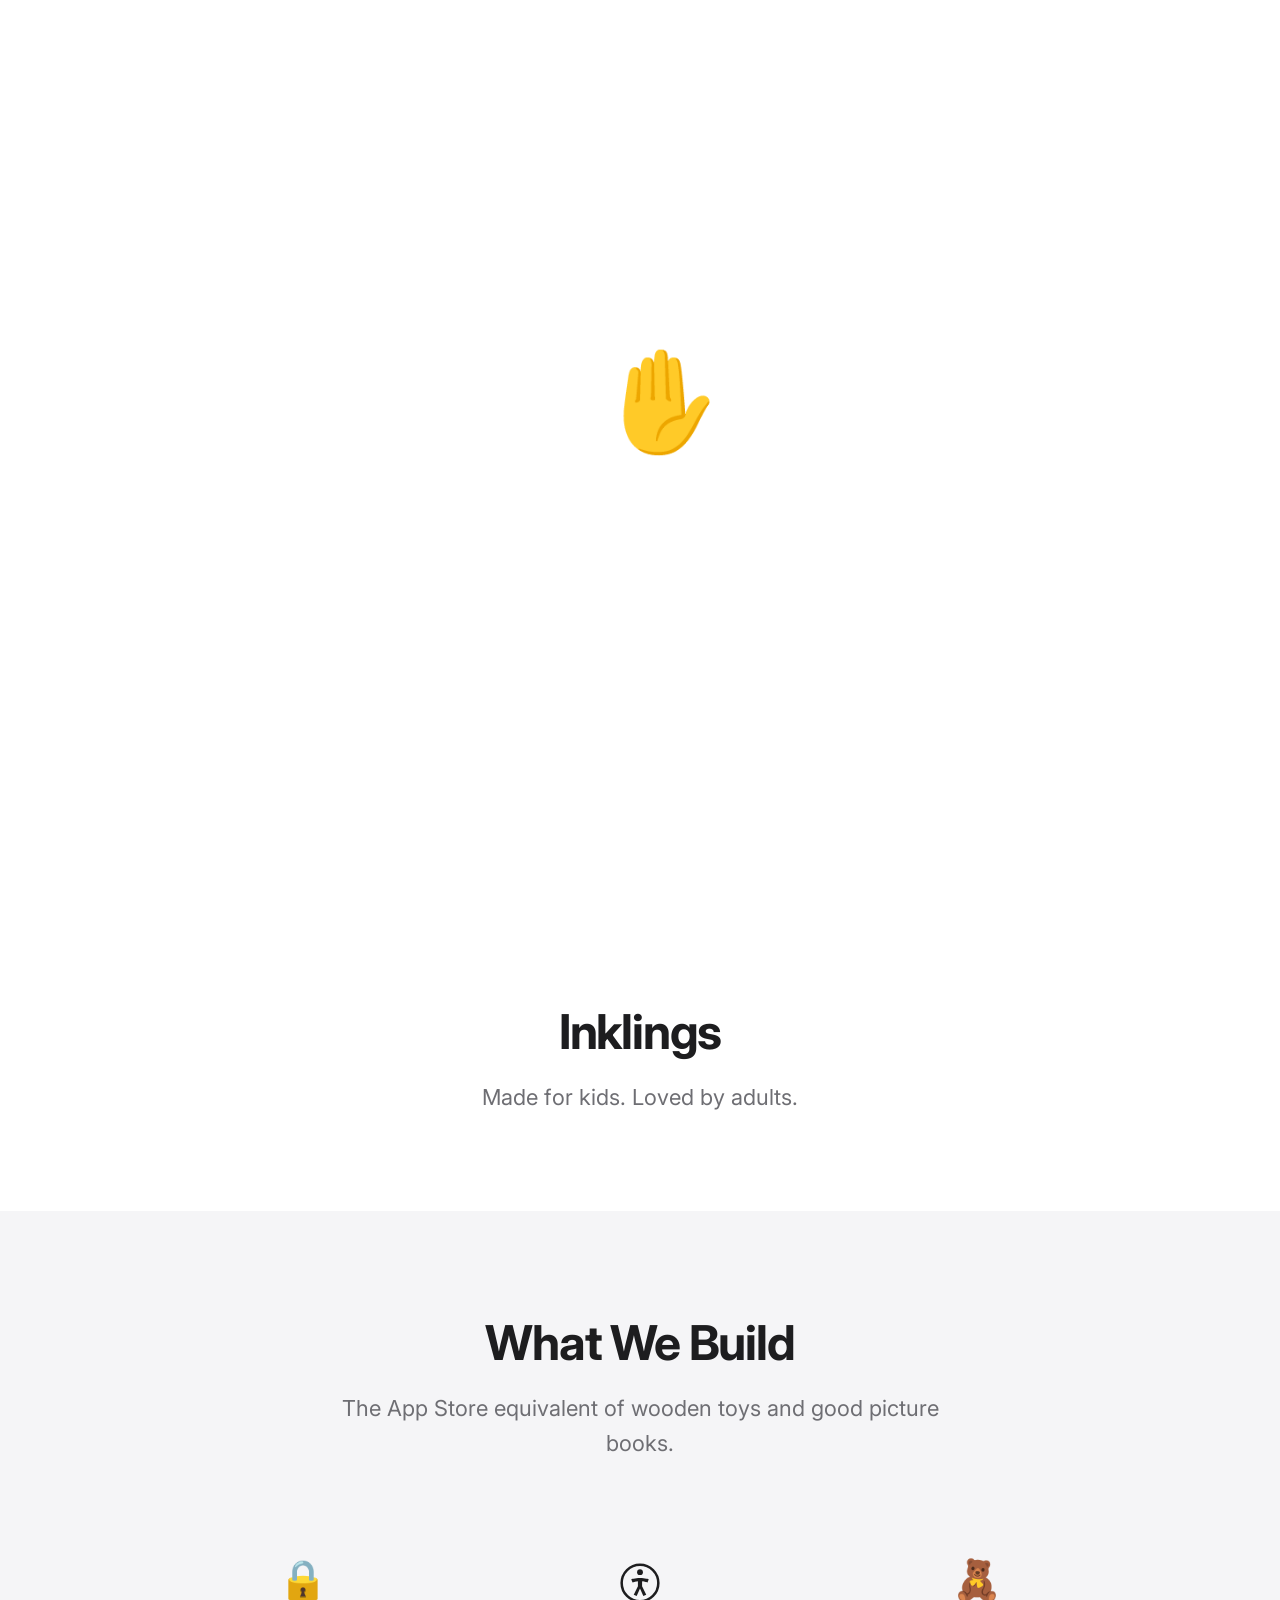
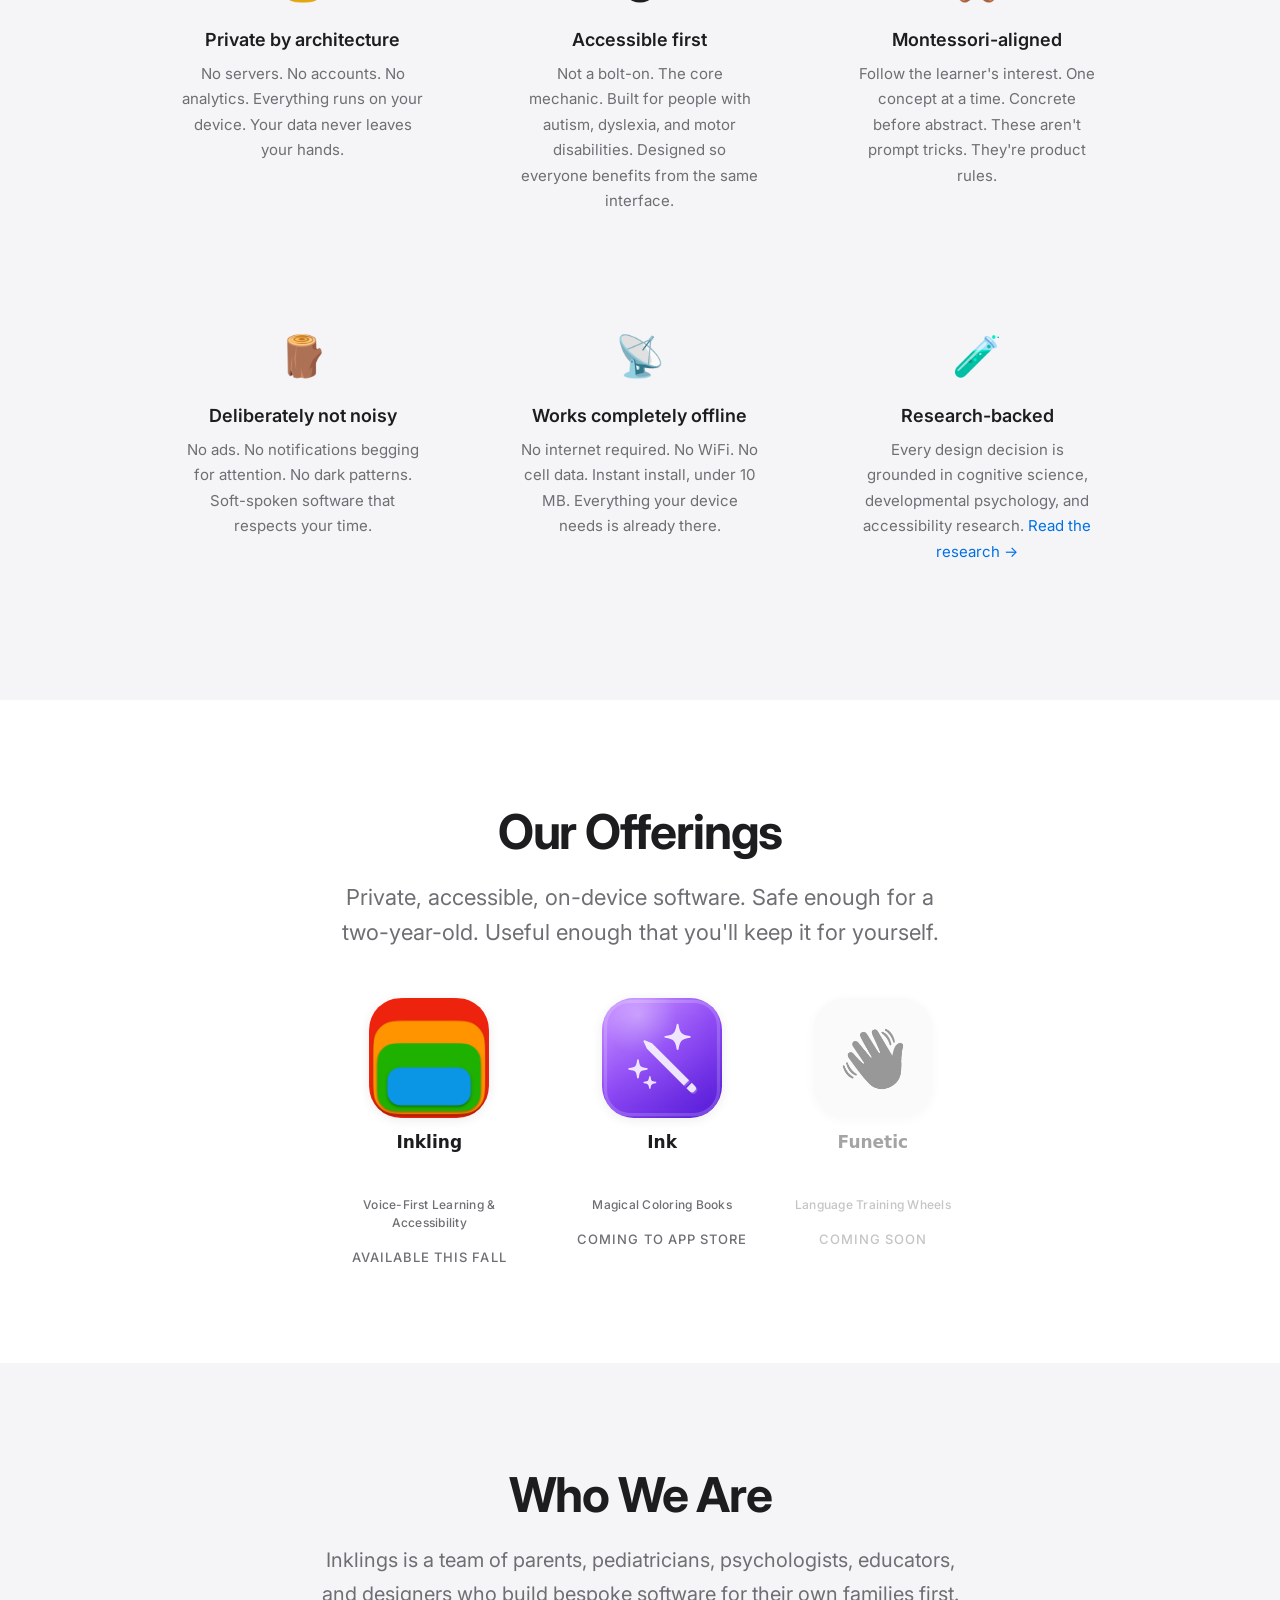
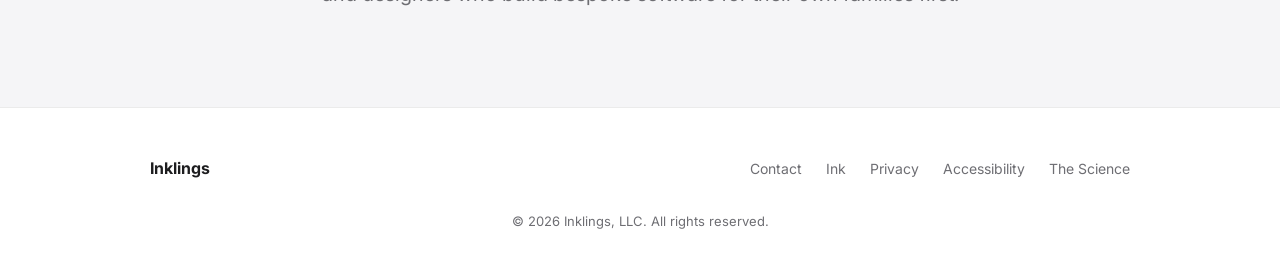
==== commit 7004c170: "site: real Inkling icon + This Fall on the main page; show the green-dino drawing - Main page (root)" ====
--- a/index.html
+++ b/index.html
@@ -649,10 +649,10 @@
 
       <div class="products-grid">
         <a href="/inkling/" class="product-card" title="A safe, voice-driven tool for looking things up, learning, and exploring. Stories, weather, math, drawing, and more.">
-          <div class="product-icon" aria-hidden="true"><span class="product-icon-mono">🐙</span></div>
+          <div class="product-icon" aria-hidden="true"><img src="/inkling/icon-512.png" alt=""></div>
           <h3>Inkling</h3>
           <p class="product-type">Voice-First Learning &amp; Accessibility</p>
-          <p class="product-coming-soon">Available May 1</p>
+          <p class="product-coming-soon">Available This Fall</p>
         </a>
         <a href="/ink/" class="product-card" title="Magical coloring books for families on iPhone and iPad.">
           <div class="product-icon" aria-hidden="true"><img src="/ink/icon.svg" alt=""></div>
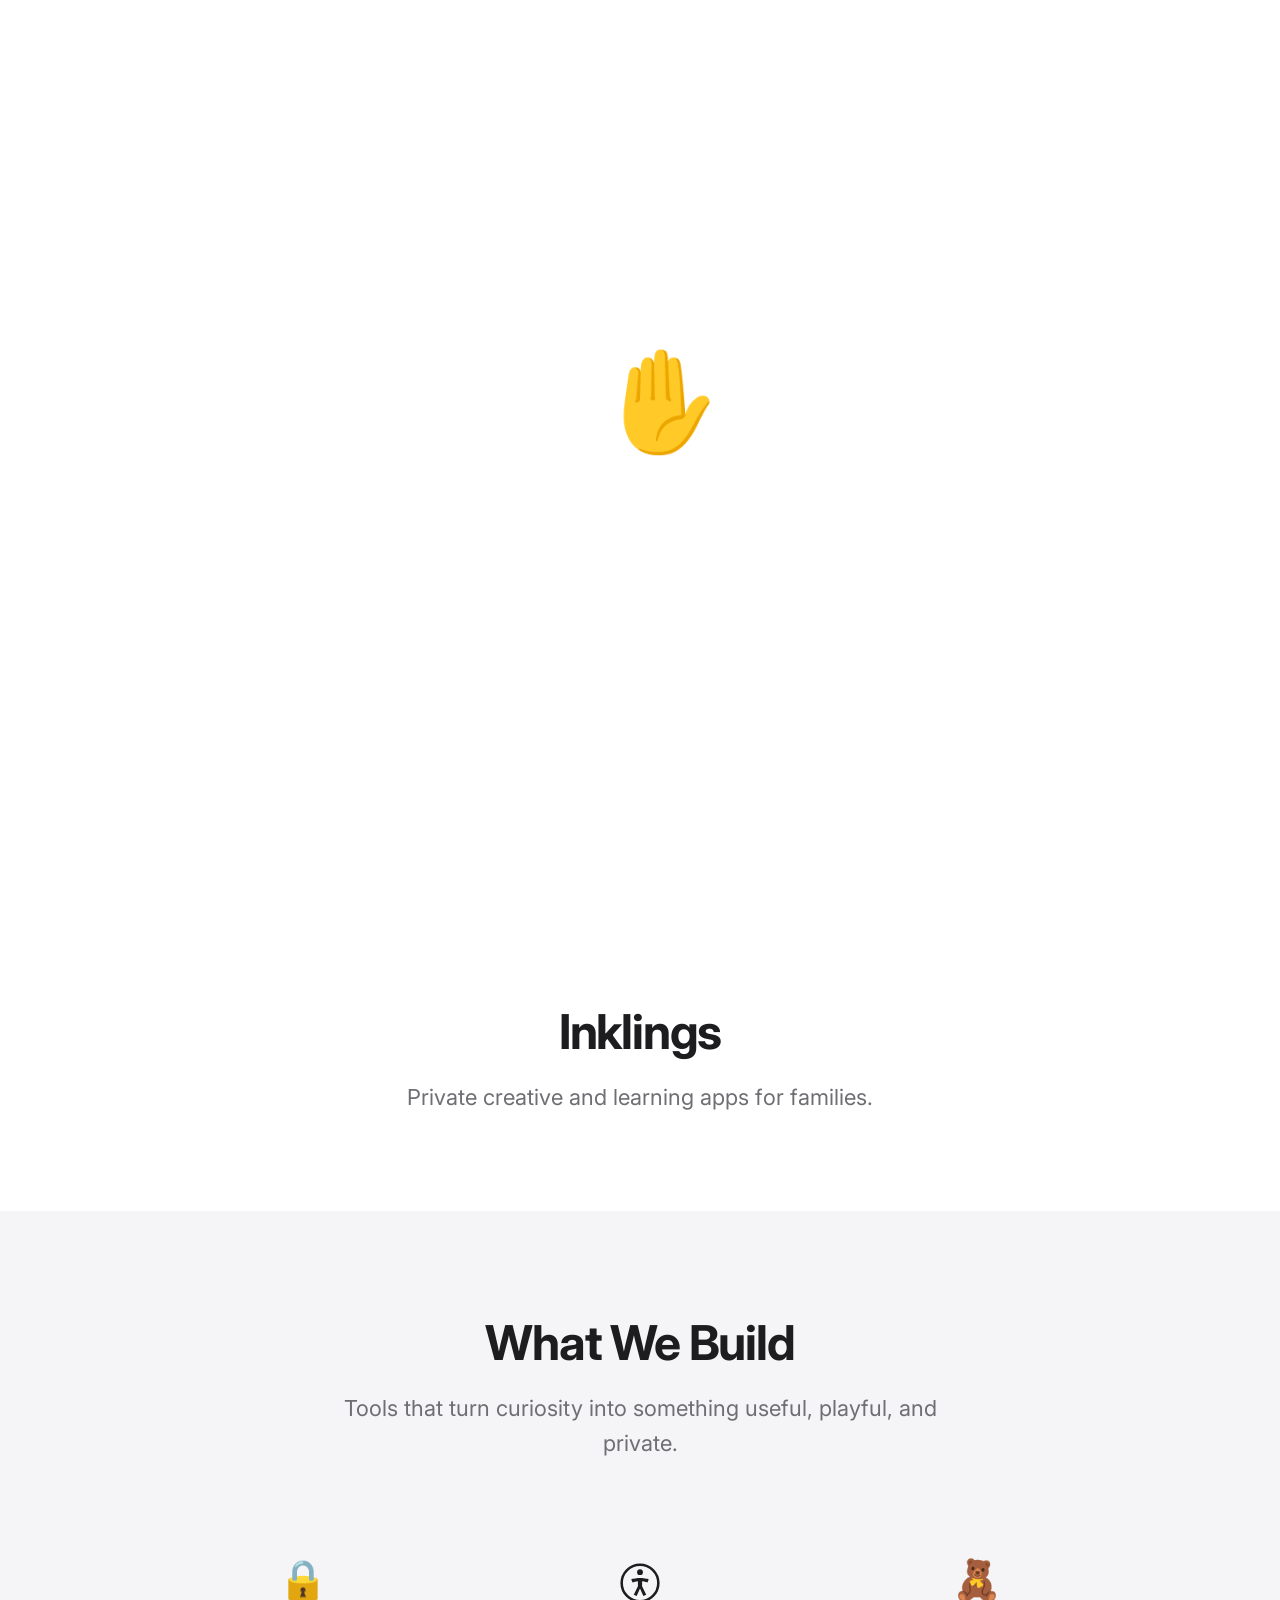
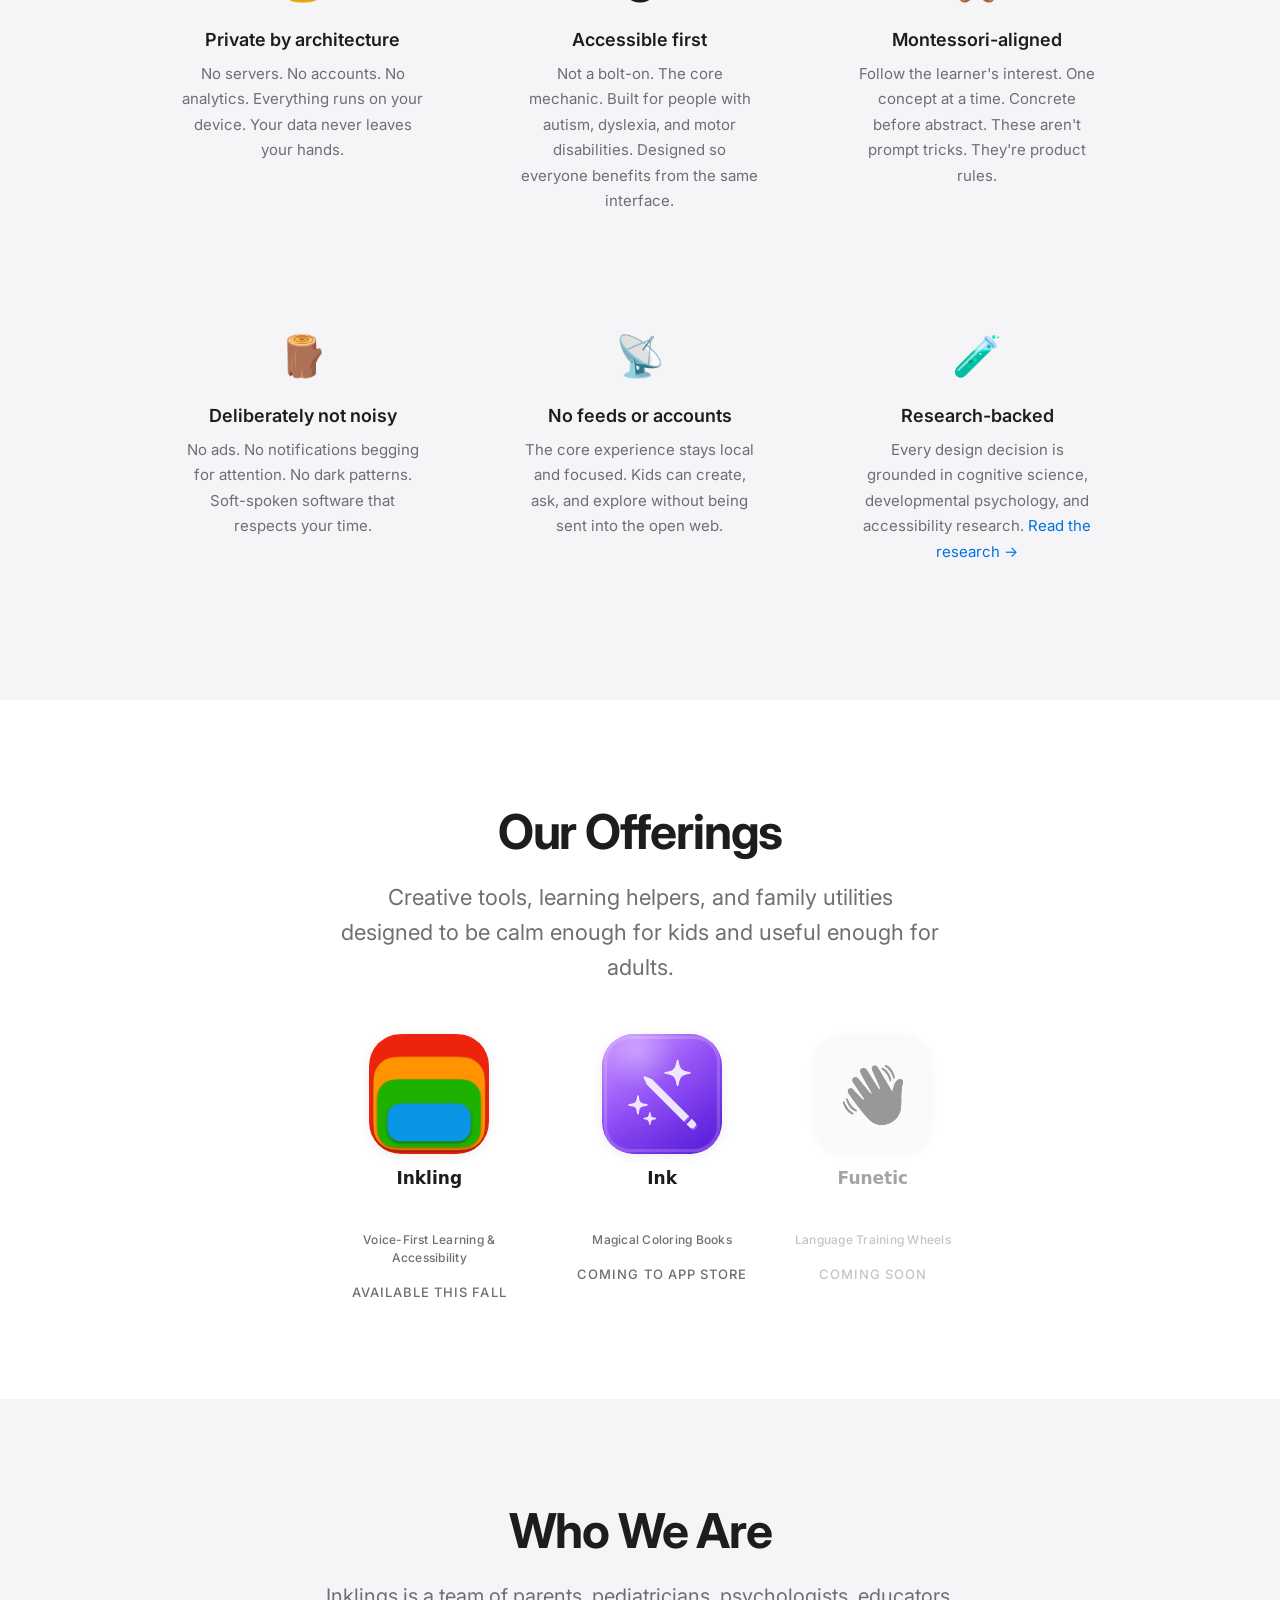
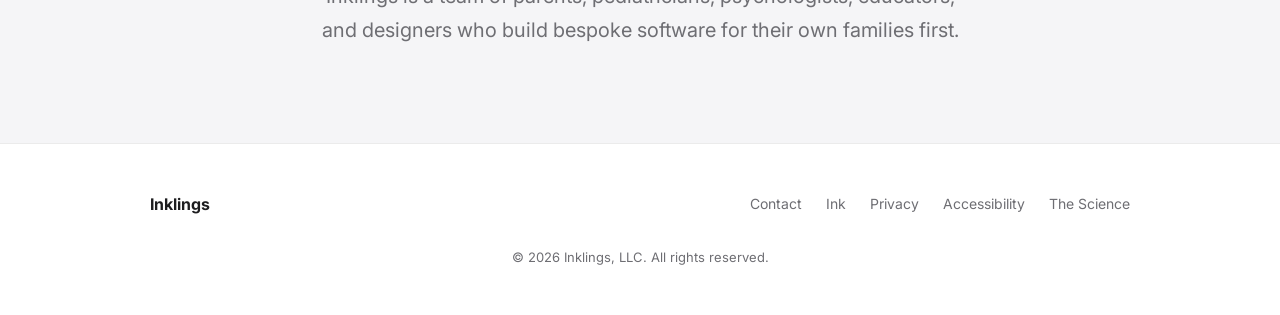
==== commit c0062fc7: "Strengthen family app marketing copy" ====
--- a/index.html
+++ b/index.html
@@ -5,17 +5,17 @@
   <meta name="viewport" content="width=device-width, initial-scale=1.0">
   <title>Inklings</title>
   <link rel="icon" href="data:image/svg+xml,<svg xmlns='http://www.w3.org/2000/svg' viewBox='0 0 100 100'><text y='.9em' font-size='90'>✋</text></svg>">
-  <meta name="description" content="Made for kids. Loved by adults. Private, accessible, on-device software from Inklings.">
+  <meta name="description" content="Private family apps for creative play, learning, and everyday help. No ads, no accounts, no surveillance.">
   <meta name="theme-color" content="#ffffff" media="(prefers-color-scheme: light)">
   <meta name="theme-color" content="#000000" media="(prefers-color-scheme: dark)">
   <meta property="og:title" content="Inklings">
-  <meta property="og:description" content="Made for kids. Loved by adults. Private, accessible, on-device software from Inklings.">
+  <meta property="og:description" content="Private family apps for creative play, learning, and everyday help. No ads, no accounts, no surveillance.">
   <meta property="og:type" content="website">
   <meta property="og:url" content="https://inkling.ink">
   <meta property="og:site_name" content="Inklings">
   <meta name="twitter:card" content="summary">
   <meta name="twitter:title" content="Inklings">
-  <meta name="twitter:description" content="Made for kids. Loved by adults. Private, accessible, on-device software from Inklings.">
+  <meta name="twitter:description" content="Private family apps for creative play, learning, and everyday help. No ads, no accounts, no surveillance.">
   <link rel="preconnect" href="https://fonts.googleapis.com">
   <link rel="preconnect" href="https://fonts.gstatic.com" crossorigin>
   <link href="https://fonts.googleapis.com/css2?family=Inter:wght@300;400;500;600;700&display=swap" rel="stylesheet">
@@ -44,6 +44,7 @@
       -webkit-text-size-adjust: 100%;
       font: -apple-system-body;
       font-family: var(--font);
+      overflow-x: hidden;
     }
 
     body {
@@ -53,6 +54,9 @@
       line-height: 1.5;
       -webkit-font-smoothing: antialiased;
       -moz-osx-font-smoothing: grayscale;
+      /* No phantom horizontal scroll on mobile. */
+      overflow-x: hidden;
+      max-width: 100%;
     }
 
     a {
@@ -467,6 +471,8 @@
 
     .footer-links {
       display: flex;
+      flex-wrap: wrap;
+      justify-content: center;
       gap: 1.5rem;
     }
 
@@ -591,7 +597,7 @@
   <section class="section">
     <div class="section-inner">
       <h1 class="section-title">Inklings</h1>
-      <p class="section-subtitle" style="margin-bottom:0">Made for kids. Loved by adults.</p>
+      <p class="section-subtitle" style="margin-bottom:0">Private creative and learning apps for families.</p>
     </div>
   </section>
 
@@ -600,7 +606,7 @@
     <div class="section-inner">
       <h2 class="section-title">What We Build</h2>
       <p class="section-subtitle">
-        The App Store equivalent of wooden toys and good picture books.
+        Tools that turn curiosity into something useful, playful, and private.
       </p>
 
       <div class="values-grid">
@@ -626,8 +632,8 @@
         </div>
         <div class="value-card">
           <span class="value-icon" aria-hidden="true">📡</span>
-          <h3>Works completely offline</h3>
-          <p>No internet required. No WiFi. No cell data. Instant install, under 10 MB. Everything your device needs is already there.</p>
+          <h3>No feeds or accounts</h3>
+          <p>The core experience stays local and focused. Kids can create, ask, and explore without being sent into the open web.</p>
         </div>
         <div class="value-card">
           <span class="value-icon" aria-hidden="true">🧪</span>
@@ -643,18 +649,18 @@
     <div class="section-inner">
       <h2 class="section-title">Our Offerings</h2>
       <p class="section-subtitle">
-        Private, accessible, on-device software. Safe enough for a two-year-old.
-        Useful enough that you'll keep it for yourself.
+        Creative tools, learning helpers, and family utilities designed to be
+        calm enough for kids and useful enough for adults.
       </p>
 
       <div class="products-grid">
-        <a href="/inkling/" class="product-card" title="A safe, voice-driven tool for looking things up, learning, and exploring. Stories, weather, math, drawing, and more.">
+        <a href="/inkling/" class="product-card" title="A private voice-first helper for questions, weather, math, music, drawing, and family learning.">
           <div class="product-icon" aria-hidden="true"><img src="/inkling/icon-512.png" alt=""></div>
           <h3>Inkling</h3>
           <p class="product-type">Voice-First Learning &amp; Accessibility</p>
           <p class="product-coming-soon">Available This Fall</p>
         </a>
-        <a href="/ink/" class="product-card" title="Magical coloring books for families on iPhone and iPad.">
+        <a href="/ink/" class="product-card" title="Private AI coloring books that turn a kid's idea into a page they can color.">
           <div class="product-icon" aria-hidden="true"><img src="/ink/icon.svg" alt=""></div>
           <h3>Ink</h3>
           <p class="product-type">Magical Coloring Books</p>
